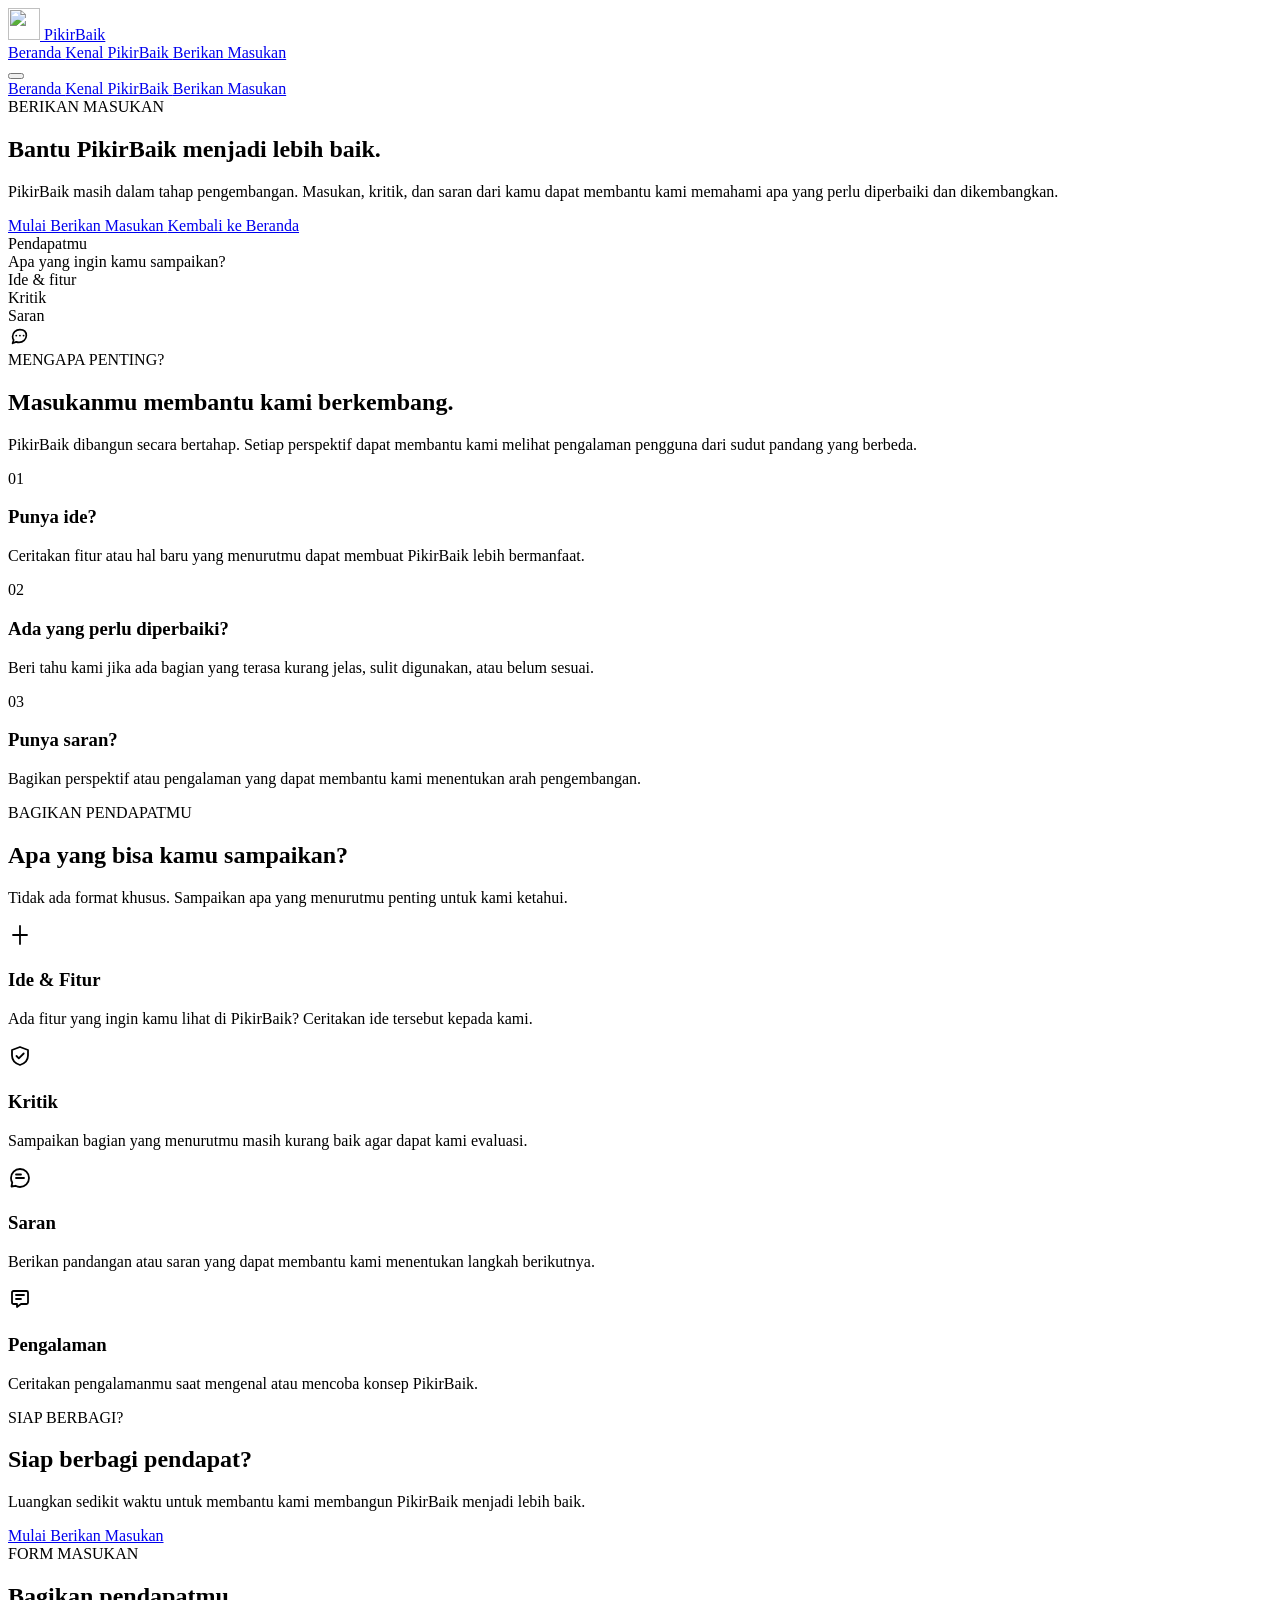
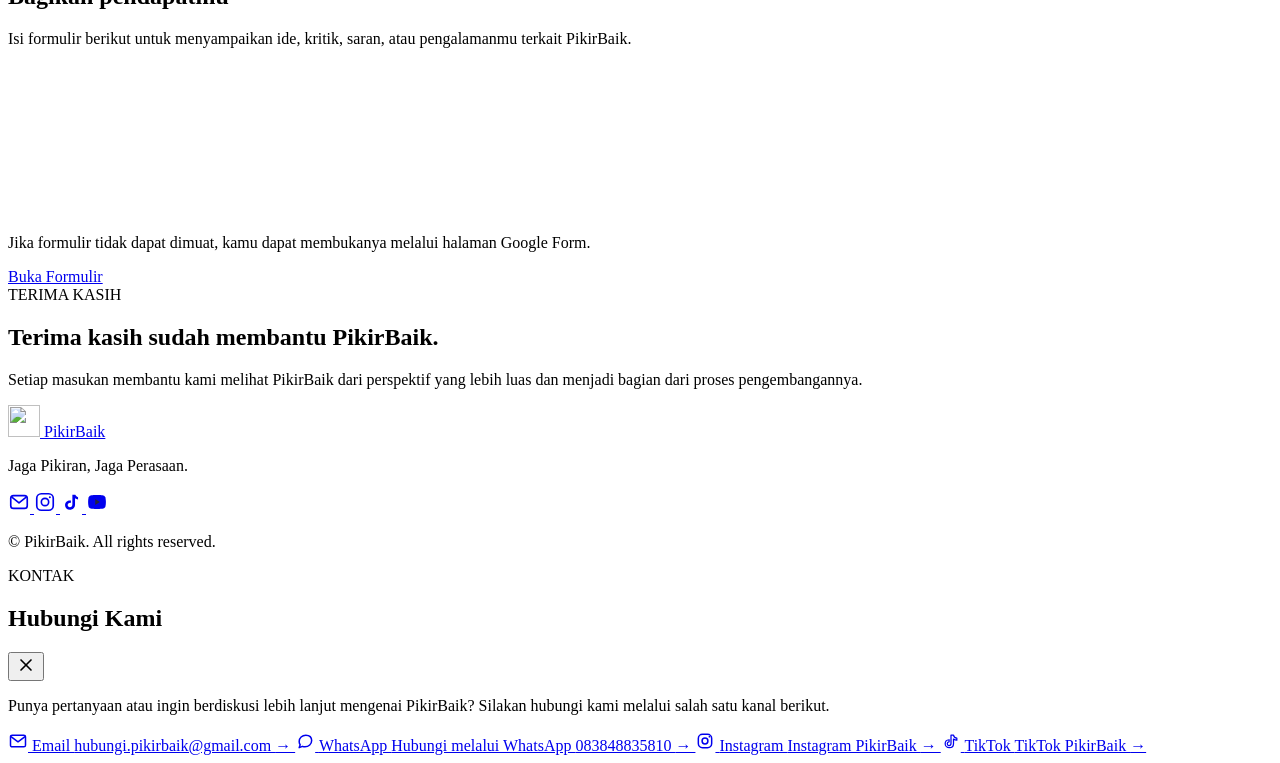
==== feedback/index.html @ 5efc9b35 "Rename feedback.html to feedback/index.html" ====
<!DOCTYPE html>
<html lang="id">
<head>
    <meta charset="UTF-8">
    <meta name="viewport" content="width=device-width, initial-scale=1.0">

    <meta
        name="description"
        content="Berikan masukan untuk membantu PikirBaik berkembang menjadi platform yang lebih baik."
    >
    <meta
        name="keywords"
        content="PikirBaik, kesehatan mental, self-assessment, feedback, masukan"
    >
    <meta name="author" content="PikirBaik">

    <meta name="theme-color" content="#7C6CE5">

    <title>Berikan Masukan — PikirBaik</title>

    <!-- Google Fonts -->
    <link rel="preconnect" href="https://fonts.googleapis.com">
    <link rel="preconnect" href="https://fonts.gstatic.com" crossorigin>
    <link
        href="https://fonts.googleapis.com/css2?family=Inter:wght@400;500;600;700&display=swap"
        rel="stylesheet"
    >

    <!-- Main CSS -->
    <link rel="stylesheet" href="css/style.css">
</head>

<body>

    <!-- =========================================================
         HEADER
    ========================================================== -->
    <header class="site-header" id="site-header">
        <nav class="navbar container" aria-label="Navigasi utama">

            <!-- Brand -->
            <a
                class="navbar-brand"
                href="./"
                aria-label="PikirBaik — Beranda"
            >
                <span
                    class="navbar-logo"
                    aria-hidden="true"
                >
                    <img
                        src="assets/images/logo.png"
                        alt=""
                        width="32"
                        height="32"
                    >
                </span>

                <span class="navbar-brand-text">
                    PikirBaik
                </span>
            </a>

            <!-- Desktop Navigation -->
            <div class="desktop-nav" aria-label="Navigasi desktop">
                <a
                    href="./"
                    class="nav-link"
                >
                    Beranda
                </a>

                <a
                    href="kenal-pikirbaik.html"
                    class="nav-link"
                >
                    Kenal PikirBaik
                </a>

                <a
                    href="feedback.html"
                    class="nav-link nav-link-button active"
                    aria-current="page"
                >
                    Berikan Masukan
                </a>
            </div>

            <!-- Mobile Menu Toggle -->
            <button
                type="button"
                class="mobile-menu-toggle"
                id="mobile-menu-toggle"
                aria-label="Buka menu navigasi"
                aria-expanded="false"
                aria-controls="mobile-nav"
            >
                <span></span>
                <span></span>
                <span></span>
            </button>
        </nav>

        <!-- Mobile Navigation -->
        <div
            class="mobile-nav"
            id="mobile-nav"
            aria-hidden="true"
        >
            <div class="mobile-nav-inner container">

                <a
                    href="./"
                    class="mobile-nav-link"
                >
                    Beranda
                </a>

                <a
                    href="kenal-pikirbaik.html"
                    class="mobile-nav-link"
                >
                    Kenal PikirBaik
                </a>

                <a
                    href="feedback.html"
                    class="mobile-nav-link mobile-nav-button active"
                    aria-current="page"
                >
                    Berikan Masukan
                </a>

            </div>
        </div>
    </header>


    <main>

        <!-- =====================================================
             HERO
        ====================================================== -->
        <section class="hero feedback-hero" id="hero">
            <div class="container hero-grid">

                <!-- Hero Content -->
                <div class="hero-content">

                    <span class="section-badge">
                        BERIKAN MASUKAN
                    </span>

                    <h1>
                        Bantu PikirBaik menjadi lebih baik.
                    </h1>

                    <p class="hero-description">
                        PikirBaik masih dalam tahap pengembangan.
                        Masukan, kritik, dan saran dari kamu dapat membantu
                        kami memahami apa yang perlu diperbaiki dan dikembangkan.
                    </p>

                    <div class="hero-actions">
                        <a
                            href="#form-masukan"
                            class="btn btn-primary"
                        >
                            Mulai Berikan Masukan
                        </a>

                        <a
                            href="./"
                            class="btn btn-secondary"
                        >
                            Kembali ke Beranda
                        </a>
                    </div>

                </div>


                <!-- Hero Visual -->
                <div
                    class="hero-visual"
                    aria-hidden="true"
                >
                    <div class="feedback-hero-visual">

                        <!-- Decorative Orbit -->
                        <div class="feedback-orbit feedback-orbit-one"></div>
                        <div class="feedback-orbit feedback-orbit-two"></div>

                        <!-- Main Feedback Card -->
                        <div class="feedback-ui-card">

                            <div class="feedback-ui-header">
                                <div class="feedback-ui-title">
                                    Pendapatmu
                                </div>

                                <div class="feedback-ui-dots">
                                    <span></span>
                                    <span></span>
                                    <span></span>
                                </div>
                            </div>

                            <div class="feedback-ui-question">
                                Apa yang ingin kamu sampaikan?
                            </div>

                            <div class="feedback-ui-options">

                                <div class="feedback-ui-option">
                                    <span class="feedback-ui-radio"></span>
                                    <span>Ide &amp; fitur</span>
                                </div>

                                <div class="feedback-ui-option">
                                    <span class="feedback-ui-radio"></span>
                                    <span>Kritik</span>
                                </div>

                                <div class="feedback-ui-option active">
                                    <span class="feedback-ui-radio"></span>
                                    <span>Saran</span>
                                </div>

                            </div>

                            <div class="feedback-ui-line"></div>
                            <div class="feedback-ui-line short"></div>

                        </div>


                        <!-- Floating Card -->
                        <div class="feedback-floating-card">

                            <div class="feedback-floating-icon">
                                <svg
                                    viewBox="0 0 24 24"
                                    width="22"
                                    height="22"
                                    fill="none"
                                    xmlns="http://www.w3.org/2000/svg"
                                >
                                    <path
                                        d="M20 11.5C20 15.6421 16.4183 19 12 19C10.9142 19 9.87876 18.7932 8.94613 18.4168L5 20L6.18338 16.4537C5.44331 15.355 5 14.0059 5 12.5C5 8.35786 8.58172 5 13 5C17.4183 5 20 7.35786 20 11.5Z"
                                        stroke="currentColor"
                                        stroke-width="1.8"
                                        stroke-linecap="round"
                                        stroke-linejoin="round"
                                    />
                                    <path
                                        d="M9 11.5H9.01"
                                        stroke="currentColor"
                                        stroke-width="2"
                                        stroke-linecap="round"
                                    />
                                    <path
                                        d="M13 11.5H13.01"
                                        stroke="currentColor"
                                        stroke-width="2"
                                        stroke-linecap="round"
                                    />
                                    <path
                                        d="M17 11.5H17.01"
                                        stroke="currentColor"
                                        stroke-width="2"
                                        stroke-linecap="round"
                                    />
                                </svg>
                            </div>

                            <div class="feedback-floating-lines">
                                <span></span>
                                <span></span>
                            </div>

                        </div>

                    </div>
                </div>

            </div>
        </section>


        <!-- =====================================================
             MENGAPA MASUKAN PENTING
        ====================================================== -->
        <section
            class="section feedback-importance"
            id="mengapa-masukan"
        >
            <div class="container">

                <div class="section-heading centered">

                    <span class="section-badge">
                        MENGAPA PENTING?
                    </span>

                    <h2>
                        Masukanmu membantu kami berkembang.
                    </h2>

                    <p>
                        PikirBaik dibangun secara bertahap. Setiap perspektif
                        dapat membantu kami melihat pengalaman pengguna dari
                        sudut pandang yang berbeda.
                    </p>

                </div>


                <div class="feedback-editorial-grid">

                    <!-- Item 01 -->
                    <article class="feedback-editorial-item">

                        <span class="feedback-editorial-number">
                            01
                        </span>

                        <div>
                            <h3>
                                Punya ide?
                            </h3>

                            <p>
                                Ceritakan fitur atau hal baru yang menurutmu
                                dapat membuat PikirBaik lebih bermanfaat.
                            </p>
                        </div>

                    </article>


                    <!-- Item 02 -->
                    <article class="feedback-editorial-item">

                        <span class="feedback-editorial-number">
                            02
                        </span>

                        <div>
                            <h3>
                                Ada yang perlu diperbaiki?
                            </h3>

                            <p>
                                Beri tahu kami jika ada bagian yang terasa
                                kurang jelas, sulit digunakan, atau belum sesuai.
                            </p>
                        </div>

                    </article>


                    <!-- Item 03 -->
                    <article class="feedback-editorial-item">

                        <span class="feedback-editorial-number">
                            03
                        </span>

                        <div>
                            <h3>
                                Punya saran?
                            </h3>

                            <p>
                                Bagikan perspektif atau pengalaman yang dapat
                                membantu kami menentukan arah pengembangan.
                            </p>
                        </div>

                    </article>

                </div>

            </div>
        </section>


        <!-- =====================================================
             JENIS MASUKAN
        ====================================================== -->
        <section
            class="section feedback-types"
            id="jenis-masukan"
        >
            <div class="container">

                <div class="section-heading centered">

                    <span class="section-badge">
                        BAGIKAN PENDAPATMU
                    </span>

                    <h2>
                        Apa yang bisa kamu sampaikan?
                    </h2>

                    <p>
                        Tidak ada format khusus. Sampaikan apa yang menurutmu
                        penting untuk kami ketahui.
                    </p>

                </div>


                <div class="feedback-types-grid">

                    <!-- Type 01 -->
                    <article class="feedback-type-card">

                        <div class="feedback-type-icon">
                            <svg
                                viewBox="0 0 24 24"
                                width="24"
                                height="24"
                                fill="none"
                                xmlns="http://www.w3.org/2000/svg"
                            >
                                <path
                                    d="M12 3V21"
                                    stroke="currentColor"
                                    stroke-width="1.8"
                                    stroke-linecap="round"
                                />
                                <path
                                    d="M5 12H19"
                                    stroke="currentColor"
                                    stroke-width="1.8"
                                    stroke-linecap="round"
                                />
                            </svg>
                        </div>

                        <div>
                            <h3>
                                Ide &amp; Fitur
                            </h3>

                            <p>
                                Ada fitur yang ingin kamu lihat di PikirBaik?
                                Ceritakan ide tersebut kepada kami.
                            </p>
                        </div>

                    </article>


                    <!-- Type 02 -->
                    <article class="feedback-type-card">

                        <div class="feedback-type-icon">
                            <svg
                                viewBox="0 0 24 24"
                                width="24"
                                height="24"
                                fill="none"
                                xmlns="http://www.w3.org/2000/svg"
                            >
                                <path
                                    d="M12 3L20 6V11.5C20 16.2 16.9 19.4 12 21C7.1 19.4 4 16.2 4 11.5V6L12 3Z"
                                    stroke="currentColor"
                                    stroke-width="1.8"
                                    stroke-linejoin="round"
                                />
                                <path
                                    d="M8.5 12L10.8 14.3L15.7 9.5"
                                    stroke="currentColor"
                                    stroke-width="1.8"
                                    stroke-linecap="round"
                                    stroke-linejoin="round"
                                />
                            </svg>
                        </div>

                        <div>
                            <h3>
                                Kritik
                            </h3>

                            <p>
                                Sampaikan bagian yang menurutmu masih kurang
                                baik agar dapat kami evaluasi.
                            </p>
                        </div>

                    </article>


                    <!-- Type 03 -->
                    <article class="feedback-type-card">

                        <div class="feedback-type-icon">
                            <svg
                                viewBox="0 0 24 24"
                                width="24"
                                height="24"
                                fill="none"
                                xmlns="http://www.w3.org/2000/svg"
                            >
                                <path
                                    d="M12 21C16.9706 21 21 16.9706 21 12C21 7.02944 16.9706 3 12 3C7.02944 3 3 7.02944 3 12C3 13.6569 3.44728 15.2093 4.22589 16.5408L3.5 20.5L7.45917 19.7741C8.79071 20.5527 10.3431 21 12 21Z"
                                    stroke="currentColor"
                                    stroke-width="1.8"
                                    stroke-linejoin="round"
                                />
                                <path
                                    d="M8 12H16"
                                    stroke="currentColor"
                                    stroke-width="1.8"
                                    stroke-linecap="round"
                                />
                                <path
                                    d="M8 8.5H13"
                                    stroke="currentColor"
                                    stroke-width="1.8"
                                    stroke-linecap="round"
                                />
                            </svg>
                        </div>

                        <div>
                            <h3>
                                Saran
                            </h3>

                            <p>
                                Berikan pandangan atau saran yang dapat membantu
                                kami menentukan langkah berikutnya.
                            </p>
                        </div>

                    </article>


                    <!-- Type 04 -->
                    <article class="feedback-type-card">

                        <div class="feedback-type-icon">
                            <svg
                                viewBox="0 0 24 24"
                                width="24"
                                height="24"
                                fill="none"
                                xmlns="http://www.w3.org/2000/svg"
                            >
                                <path
                                    d="M4 5.5C4 4.67157 4.67157 4 5.5 4H18.5C19.3284 4 20 4.67157 20 5.5V15.5C20 16.3284 19.3284 17 18.5 17H13L9 20V17H5.5C4.67157 17 4 16.3284 4 15.5V5.5Z"
                                    stroke="currentColor"
                                    stroke-width="1.8"
                                    stroke-linejoin="round"
                                />
                                <path
                                    d="M8 8H16"
                                    stroke="currentColor"
                                    stroke-width="1.8"
                                    stroke-linecap="round"
                                />
                                <path
                                    d="M8 12H13"
                                    stroke="currentColor"
                                    stroke-width="1.8"
                                    stroke-linecap="round"
                                />
                            </svg>
                        </div>

                        <div>
                            <h3>
                                Pengalaman
                            </h3>

                            <p>
                                Ceritakan pengalamanmu saat mengenal atau
                                mencoba konsep PikirBaik.
                            </p>
                        </div>

                    </article>

                </div>

            </div>
        </section>


        <!-- =====================================================
             CTA
        ====================================================== -->
        <section
            class="section feedback-cta-section"
            id="mulai-masukan"
        >
            <div class="container">

                <div class="cta-card">

                    <!-- Decorative Elements -->
                    <div
                        class="cta-card__decoration cta-decoration-one"
                        aria-hidden="true"
                    ></div>

                    <div
                        class="cta-card__decoration cta-decoration-two"
                        aria-hidden="true"
                    ></div>


                    <div class="cta-content">

                        <span class="section-badge">
                            SIAP BERBAGI?
                        </span>

                        <h2>
                            Siap berbagi pendapat?
                        </h2>

                        <p>
                            Luangkan sedikit waktu untuk membantu kami
                            membangun PikirBaik menjadi lebih baik.
                        </p>

                    </div>


                    <div class="cta-actions">

                        <a
                            href="#form-masukan"
                            class="btn btn-primary"
                        >
                            Mulai Berikan Masukan
                        </a>

                    </div>

                </div>

            </div>
        </section>


        <!-- =====================================================
             GOOGLE FORM
        ====================================================== -->
        <section
            class="section feedback-form-section"
            id="form-masukan"
        >
            <div class="container">

                <div class="section-heading centered">

                    <span class="section-badge">
                        FORM MASUKAN
                    </span>

                    <h2>
                        Bagikan pendapatmu
                    </h2>

                    <p>
                        Isi formulir berikut untuk menyampaikan ide,
                        kritik, saran, atau pengalamanmu terkait PikirBaik.
                    </p>

                </div>


                <div class="feedback-form-wrapper">

                    <iframe
                        src="https://docs.google.com/forms/d/e/1FAIpQLSd2riU1rXjdYPILbPWBKPcgTjY7QAetKGHEke-pZdjdZZqjXA/viewform?usp=header"
                        title="Formulir Masukan PikirBaik"
                        loading="lazy"
                        frameborder="0"
                        marginheight="0"
                        marginwidth="0"
                    >
                        Memuat formulir masukan PikirBaik...
                    </iframe>

                    <div class="feedback-form-fallback">

                        <p>
                            Jika formulir tidak dapat dimuat,
                            kamu dapat membukanya melalui halaman Google Form.
                        </p>

                        <a
                            href="https://forms.gle/Tz3wJ9iVNwnyU5UG8"
                            class="btn btn-secondary"
                            target="_blank"
                            rel="noopener noreferrer"
                        >
                            Buka Formulir
                        </a>

                    </div>

                </div>

            </div>
        </section>


        <!-- =====================================================
             CLOSING
        ====================================================== -->
        <section
            class="section closing-section"
        >
            <div class="container">

                <div class="section-heading centered">

                    <span class="section-badge">
                        TERIMA KASIH
                    </span>

                    <h2>
                        Terima kasih sudah membantu PikirBaik.
                    </h2>

                    <p>
                        Setiap masukan membantu kami melihat PikirBaik
                        dari perspektif yang lebih luas dan menjadi bagian
                        dari proses pengembangannya.
                    </p>

                </div>

            </div>
        </section>

    </main>


    <!-- =====================================================
     FOOTER
    ====================================================== -->

    <footer class="site-footer">

        <div class="container footer-content">

            <!-- Footer Brand -->
            <div class="footer-brand">

                <a
                    class="footer-brand-link"
                    href="./"
                    aria-label="PikirBaik — Beranda"
                >

                    <span
                        class="footer-logo"
                        aria-hidden="true"
                    >
                        <img
                            src="assets/images/logo.png"
                            alt=""
                            width="32"
                            height="32"
                        >
                    </span>

                    <span class="navbar-brand-text">
                        PikirBaik
                    </span>

                </a>

                <p class="footer-tagline">
                    Jaga Pikiran, Jaga Perasaan.
                </p>

            </div>


            <!-- Footer Social & Contact -->
            <div
                class="footer-social"
                aria-label="Kontak dan media sosial PikirBaik"
            >

                <!-- Email -->
                <a
                    class="footer-social-link"
                    href="https://mail.google.com/mail/u/0/?view=cm&fs=1&to=hubungi.pikirbaik@gmail.com"
                    target="_blank"
                    rel="noopener noreferrer"
                    aria-label="Email PikirBaik"
                    title="Email PikirBaik"
                >
                    <svg
                        viewBox="0 0 24 24"
                        width="22"
                        height="22"
                        fill="none"
                        xmlns="http://www.w3.org/2000/svg"
                        aria-hidden="true"
                    >
                        <rect
                            x="3"
                            y="5"
                            width="18"
                            height="14"
                            rx="3"
                            stroke="currentColor"
                            stroke-width="1.8"
                        />

                        <path
                            d="M4.5 7L12 13L19.5 7"
                            stroke="currentColor"
                            stroke-width="1.8"
                            stroke-linecap="round"
                            stroke-linejoin="round"
                        />
                    </svg>
                </a>
                
                <!-- Instagram -->
                <a
                    class="footer-social-link"
                    href="https://www.instagram.com/pikirbaik.my.id"
                    target="_blank"
                    rel="noopener noreferrer"
                    aria-label="Instagram PikirBaik"
                    title="Instagram PikirBaik"
                >
                    <svg
                        viewBox="0 0 24 24"
                        width="22"
                        height="22"
                        fill="none"
                        xmlns="http://www.w3.org/2000/svg"
                        aria-hidden="true"
                    >
                        <rect
                            x="3"
                            y="3"
                            width="18"
                            height="18"
                            rx="5"
                            stroke="currentColor"
                            stroke-width="1.8"
                        />

                        <circle
                            cx="12"
                            cy="12"
                            r="4"
                            stroke="currentColor"
                            stroke-width="1.8"
                        />

                        <circle
                            cx="17.3"
                            cy="6.8"
                            r="1.1"
                            fill="currentColor"
                        />
                    </svg>
                </a>

                <!-- TikTok -->
                <a
                    class="footer-social-link"
                    href="https://www.tiktok.com/@pikirbaik7?_r=1&_t=ZS-99lAT5Mx0ad"
                    target="_blank"
                    rel="noopener noreferrer"
                    aria-label="TikTok PikirBaik"
                    title="TikTok PikirBaik"
                >
                    <svg
                        viewBox="0 0 24 24"
                        width="22"
                        height="22"
                        fill="currentColor"
                        xmlns="http://www.w3.org/2000/svg"
                        aria-hidden="true"
                    >
                        <path
                            d="M16.7 4.2C17.3 5.5 18.3 6.4 19.7 6.7V9.2C18.5 9.1 17.4 8.7 16.4 8V14.7C16.4 18.2 14.1 20.4 10.8 20.4C7.7 20.4 5.5 18.4 5.5 15.5C5.5 12.5 7.8 10.3 11 10.3C11.3 10.3 11.6 10.3 11.9 10.4V13C11.6 12.9 11.3 12.8 11 12.8C9.5 12.8 8.4 13.8 8.4 15.3C8.4 16.7 9.4 17.7 10.8 17.7C12.5 17.7 13.5 16.6 13.5 14.8V4.2H16.7Z"
                        />
                    </svg>
                </a>


                <!-- YouTube -->
                <a
                    class="footer-social-link"
                    href="https://www.youtube.com/@pikirbaik.self-assessment"
                    target="_blank"
                    rel="noopener noreferrer"
                    aria-label="YouTube PikirBaik"
                    title="YouTube PikirBaik"
                >
                    <svg
                        viewBox="0 0 24 24"
                        width="22"
                        height="22"
                        fill="currentColor"
                        xmlns="http://www.w3.org/2000/svg"
                        aria-hidden="true"
                    >
                        <path
                            d="M21.2 7.1C20.9 6 20 5.1 18.9 4.8C16.9 4.3 12 4.3 12 4.3C12 4.3 7.1 4.3 5.1 4.8C4 5.1 3.1 6 2.8 7.1C2.3 9.1 2.3 12 2.3 12C2.3 12 2.3 14.9 2.8 16.9C3.1 18 4 18.9 5.1 19.2C7.1 19.7 12 19.7 12 19.7C12 19.7 16.9 19.7 18.9 19.2C20 18.9 20.9 18 21.2 16.9C21.7 14.9 21.7 12 21.7 12C21.7 12 21.7 9.1 21.2 7.1C21.2 7.1 21.2 7.1 21.2 7.1Z"
                        />

                        <path
                            d="M10.1 15.3L15.1 12L10.1 8.7V15.3Z"
                            fill="#25233A"
                        />
                    </svg>
                </a>

            </div>

        </div>


        <div class="container footer-bottom">

            <p>
                &copy;
                <span data-current-year></span>
                PikirBaik. All rights reserved.
            </p>

        </div>

    </footer>


    <!-- =========================================================
         CONTACT MODAL
    ========================================================== -->
    <div
        class="modal"
        id="contact-modal"
        aria-hidden="true"
        inert
    >

        <div
            class="modal-overlay"
            data-modal-close
        ></div>

        <div
            class="modal-container"
            role="dialog"
            aria-modal="true"
            aria-labelledby="contact-modal-title"
        >

            <div class="modal-header">

                <div>
                    <span class="section-badge">
                        KONTAK
                    </span>

                    <h2 id="contact-modal-title">
                        Hubungi Kami
                    </h2>
                </div>

                <button
                    type="button"
                    class="modal-close"
                    aria-label="Tutup dialog"
                    data-modal-close
                >
                    <svg
                        viewBox="0 0 24 24"
                        width="20"
                        height="20"
                        fill="none"
                        xmlns="http://www.w3.org/2000/svg"
                        aria-hidden="true"
                    >
                        <path
                            d="M6 6L18 18"
                            stroke="currentColor"
                            stroke-width="2"
                            stroke-linecap="round"
                        />
                        <path
                            d="M18 6L6 18"
                            stroke="currentColor"
                            stroke-width="2"
                            stroke-linecap="round"
                        />
                    </svg>
                </button>

            </div>


            <div class="modal-body">

                <p>
                    Punya pertanyaan atau ingin berdiskusi lebih lanjut
                    mengenai PikirBaik? Silakan hubungi kami melalui
                    salah satu kanal berikut.
                </p>


                <div class="contact-list">

                    <!-- Email -->
                    <a
                        href="https://mail.google.com/mail/u/0/?view=cm&fs=1&to=hubungi.pikirbaik@gmail.com"
                        class="contact-item"
                    >

                        <span
                            class="contact-item__icon"
                            aria-hidden="true"
                        >
                            <svg
                                viewBox="0 0 24 24"
                                width="20"
                                height="20"
                                fill="none"
                                xmlns="http://www.w3.org/2000/svg"
                            >
                                <rect
                                    x="3"
                                    y="5"
                                    width="18"
                                    height="14"
                                    rx="2"
                                    stroke="currentColor"
                                    stroke-width="1.8"
                                />
                                <path
                                    d="M4 7L12 13L20 7"
                                    stroke="currentColor"
                                    stroke-width="1.8"
                                    stroke-linecap="round"
                                    stroke-linejoin="round"
                                />
                            </svg>
                        </span>

                        <span class="contact-item__content">
                            <span class="contact-item__label">
                                Email
                            </span>

                            <span>
                                hubungi.pikirbaik@gmail.com
                            </span>
                        </span>

                        <span
                            class="contact-item__arrow"
                            aria-hidden="true"
                        >
                            →
                        </span>

                    </a>


                    <!-- WhatsApp -->
                    <a
                        href="https://wa.me/6283848835810?text=Halo%20PikirBaik%20%F0%9F%91%8B%0ASaya%20tertarik%20dengan%20PikirBaik%20dan%20ingin%20mengetahui%20lebih%20lanjut.%20Boleh%20saya%20mendapatkan%20informasinya%3F"
                        class="contact-item"
                        target="_blank"
                        rel="noopener noreferrer"
                    >

                        <span
                            class="contact-item__icon"
                            aria-hidden="true"
                        >
                            <svg
                                viewBox="0 0 24 24"
                                width="20"
                                height="20"
                                fill="none"
                                xmlns="http://www.w3.org/2000/svg"
                            >
                                <path
                                    d="M20 11.5C20 15.6421 16.4183 19 12 19C10.9142 19 9.87876 18.7932 8.94613 18.4168L5 20L6.18338 16.4537C5.44331 15.355 5 14.0059 5 12.5C5 8.35786 8.58172 5 13 5C17.4183 5 20 7.35786 20 11.5Z"
                                    stroke="currentColor"
                                    stroke-width="1.8"
                                    stroke-linejoin="round"
                                />
                            </svg>
                        </span>

                        <span class="contact-item__content">
                            <span class="contact-item__label">
                                WhatsApp
                            </span>

                            <span>
                                Hubungi melalui WhatsApp
                            </span>

                            <span>
                                083848835810
                            </span>
                        </span>

                        <span
                            class="contact-item__arrow"
                            aria-hidden="true"
                        >
                            →
                        </span>

                    </a>


                    <!-- Instagram -->
                    <a
                        href="https://www.instagram.com/pikirbaik.my.id"
                        class="contact-item"
                        target="_blank"
                        rel="noopener noreferrer"
                    >

                        <span
                            class="contact-item__icon"
                            aria-hidden="true"
                        >
                            <svg
                                viewBox="0 0 24 24"
                                width="20"
                                height="20"
                                fill="none"
                                xmlns="http://www.w3.org/2000/svg"
                            >
                                <rect
                                    x="4"
                                    y="4"
                                    width="16"
                                    height="16"
                                    rx="5"
                                    stroke="currentColor"
                                    stroke-width="1.8"
                                />
                                <circle
                                    cx="12"
                                    cy="12"
                                    r="3.5"
                                    stroke="currentColor"
                                    stroke-width="1.8"
                                />
                                <circle
                                    cx="17.3"
                                    cy="6.8"
                                    r="1"
                                    fill="currentColor"
                                />
                            </svg>
                        </span>

                        <span class="contact-item__content">
                            <span class="contact-item__label">
                                Instagram
                            </span>

                            <span>
                                Instagram PikirBaik
                            </span>
                        </span>

                        <span
                            class="contact-item__arrow"
                            aria-hidden="true"
                        >
                            →
                        </span>

                    </a>


                    <!-- TikTok -->
                    <a
                        href="https://www.tiktok.com/@pikirbaik7?_r=1&_t=ZS-99lAT5Mx0ad"
                        class="contact-item"
                        target="_blank"
                        rel="noopener noreferrer"
                    >

                        <span
                            class="contact-item__icon"
                            aria-hidden="true"
                        >
                            <svg
                                viewBox="0 0 24 24"
                                width="20"
                                height="20"
                                fill="none"
                                xmlns="http://www.w3.org/2000/svg"
                            >
                                <path
                                    d="M15 5C15.4 7.1 16.7 8.4 19 8.6V11C17.5 11 16.1 10.5 15 9.7V15.2C15 18 12.8 20 10 20C7.3 20 5 18 5 15.3C5 12.7 7 10.7 9.7 10.5V13C8.4 13.1 7.5 14 7.5 15.2C7.5 16.4 8.5 17.4 9.7 17.4C10.9 17.4 12 16.5 12 15.1V5H15Z"
                                    stroke="currentColor"
                                    stroke-width="1.5"
                                    stroke-linejoin="round"
                                />
                            </svg>
                        </span>

                        <span class="contact-item__content">
                            <span class="contact-item__label">
                                TikTok
                            </span>

                            <span>
                                TikTok PikirBaik
                            </span>
                        </span>

                        <span
                            class="contact-item__arrow"
                            aria-hidden="true"
                        >
                            →
                        </span>

                    </a>

                </div>

            </div>

        </div>

    </div>


    <!-- =========================================================
         JAVASCRIPT
    ========================================================== -->
    <script src="js/main.js" defer></script>
    <script src="js/modal.js" defer></script>

</body>
</html>
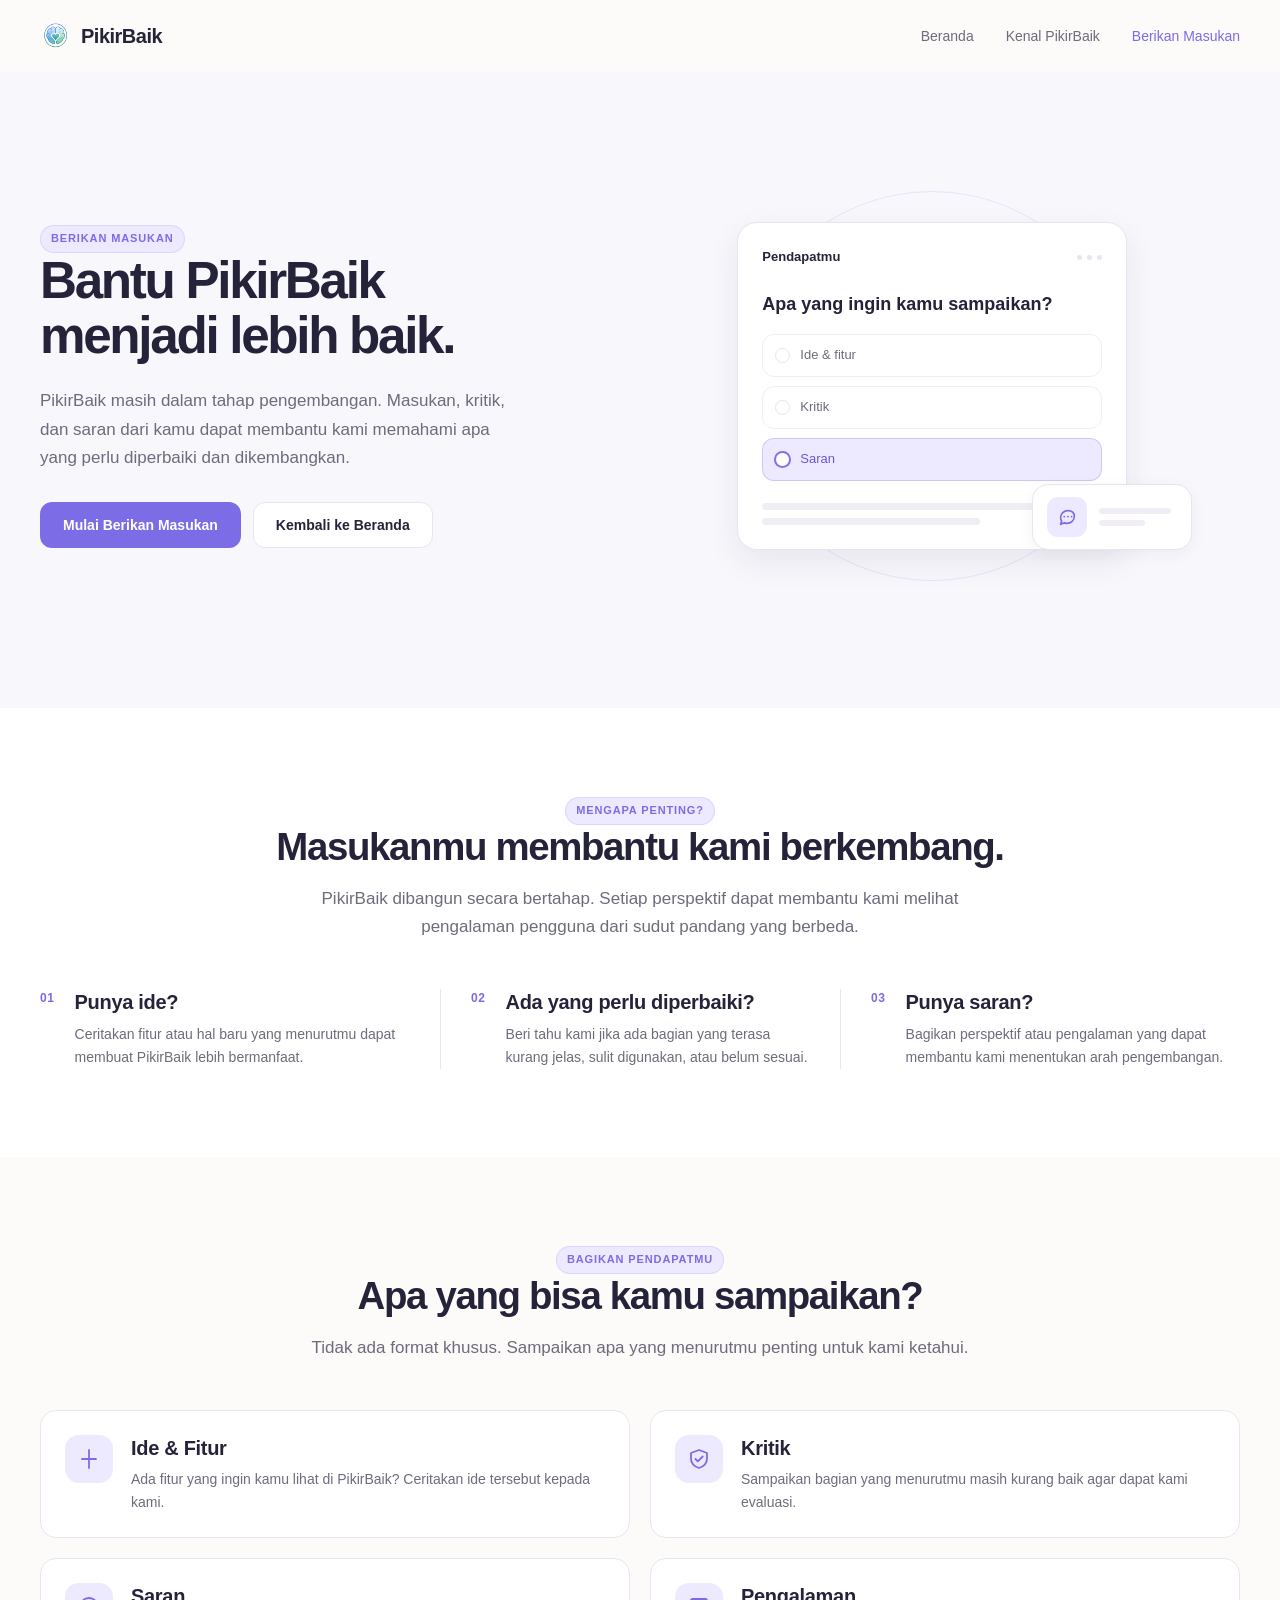
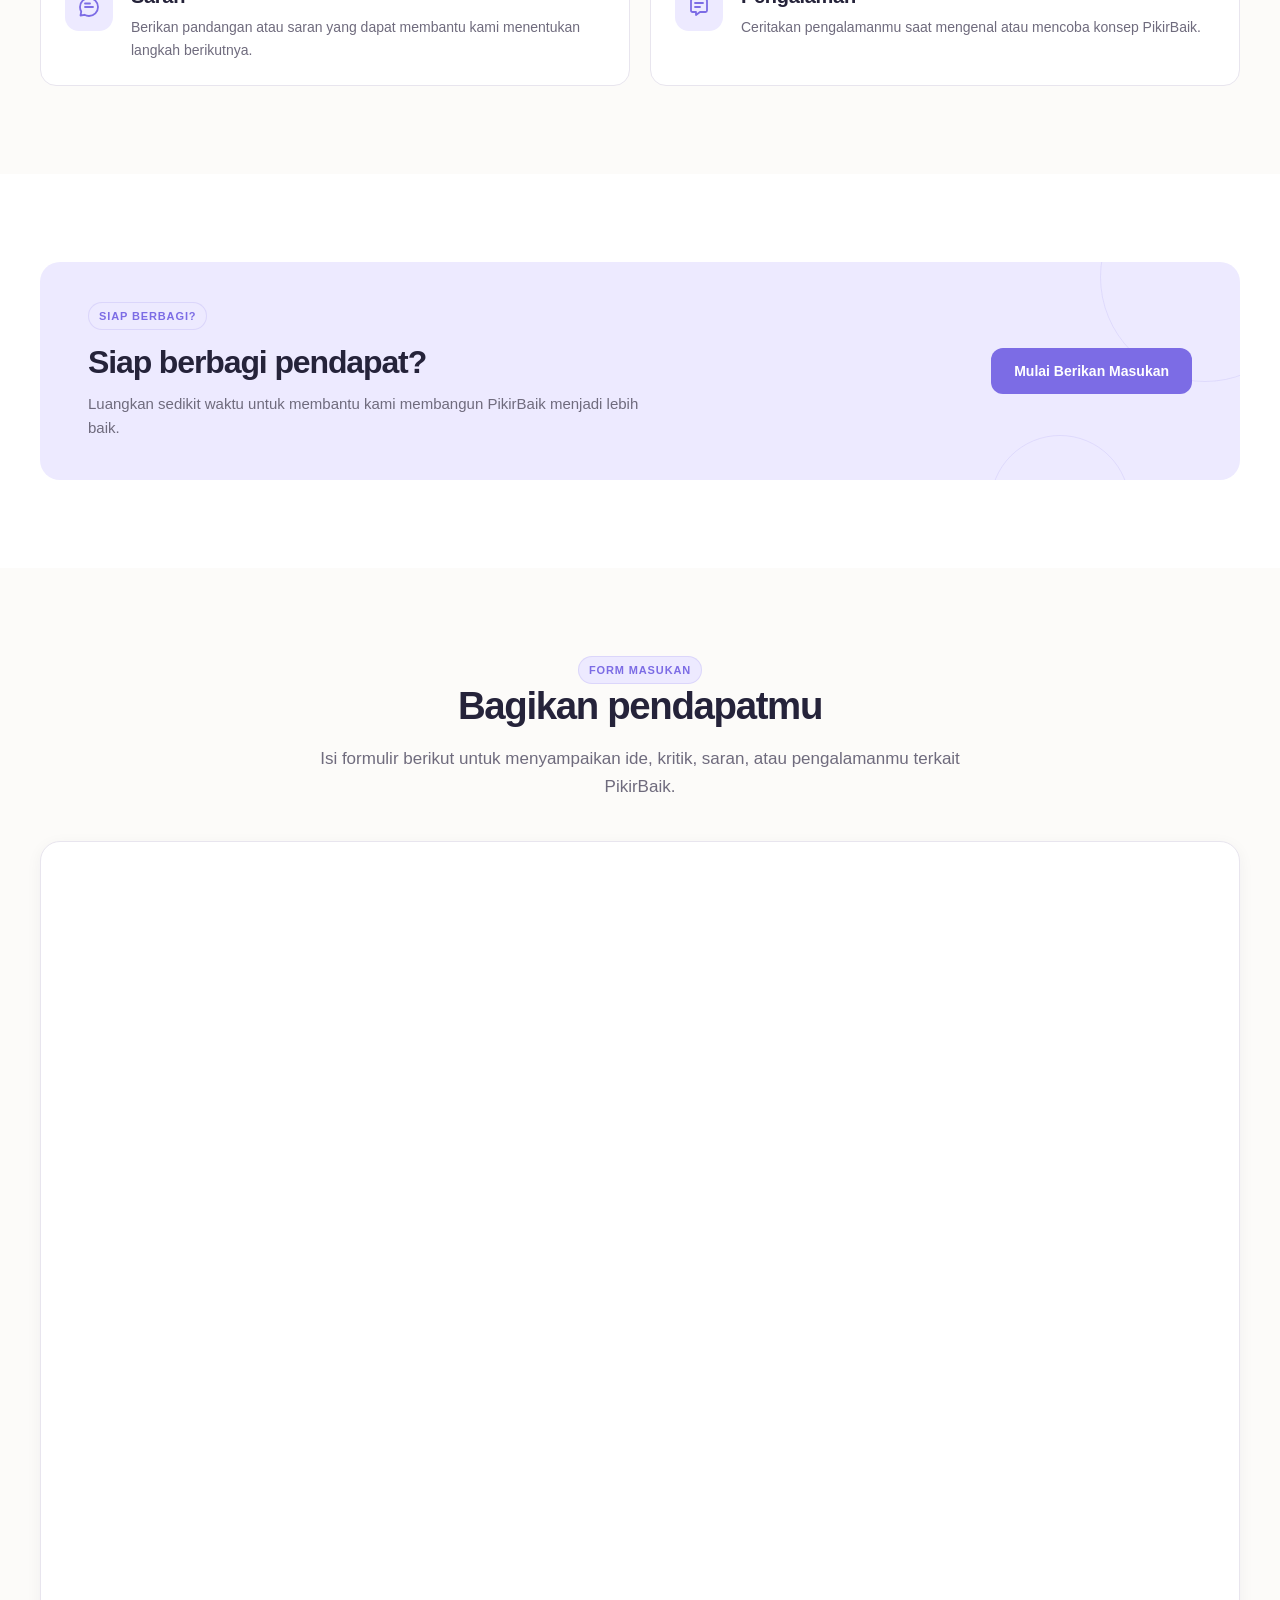
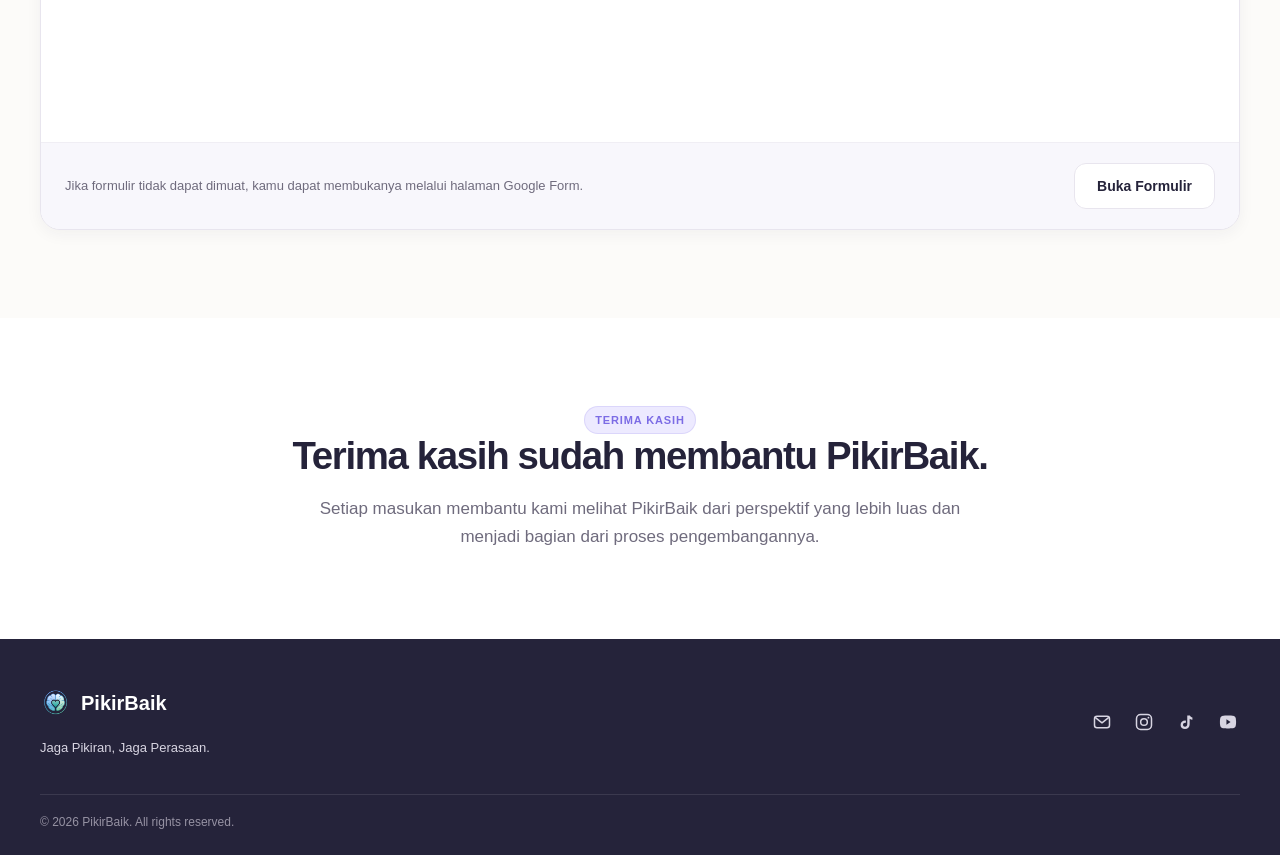
==== commit 61ee29ee: "Update index.html" ====
--- a/feedback/index.html
+++ b/feedback/index.html
@@ -27,7 +27,7 @@
     >
 
     <!-- Main CSS -->
-    <link rel="stylesheet" href="css/style.css">
+    <link rel="stylesheet" href="../css/style.css">
 </head>
 
 <body>
@@ -41,7 +41,7 @@
             <!-- Brand -->
             <a
                 class="navbar-brand"
-                href="./"
+                href="../"
                 aria-label="PikirBaik — Beranda"
             >
                 <span
@@ -49,7 +49,7 @@
                     aria-hidden="true"
                 >
                     <img
-                        src="assets/images/logo.png"
+                        src="../assets/images/logo.png"
                         alt=""
                         width="32"
                         height="32"
@@ -64,21 +64,21 @@
             <!-- Desktop Navigation -->
             <div class="desktop-nav" aria-label="Navigasi desktop">
                 <a
-                    href="./"
+                    href="../"
                     class="nav-link"
                 >
                     Beranda
                 </a>
 
                 <a
-                    href="kenal-pikirbaik.html"
+                    href="../kenal-pikirbaik/"
                     class="nav-link"
                 >
                     Kenal PikirBaik
                 </a>
 
                 <a
-                    href="feedback.html"
+                    href="./feedback/"
                     class="nav-link nav-link-button active"
                     aria-current="page"
                 >
@@ -110,21 +110,21 @@
             <div class="mobile-nav-inner container">
 
                 <a
-                    href="./"
+                    href="../"
                     class="mobile-nav-link"
                 >
                     Beranda
                 </a>
 
                 <a
-                    href="kenal-pikirbaik.html"
+                    href="../kenal-pikirbaik/"
                     class="mobile-nav-link"
                 >
                     Kenal PikirBaik
                 </a>
 
                 <a
-                    href="feedback.html"
+                    href="./feedback/"
                     class="mobile-nav-link mobile-nav-button active"
                     aria-current="page"
                 >
@@ -170,7 +170,7 @@
                         </a>
 
                         <a
-                            href="./"
+                            href="../"
                             class="btn btn-secondary"
                         >
                             Kembali ke Beranda
@@ -760,7 +760,7 @@
 
                 <a
                     class="footer-brand-link"
-                    href="./"
+                    href="../"
                     aria-label="PikirBaik — Beranda"
                 >
 
@@ -769,7 +769,7 @@
                         aria-hidden="true"
                     >
                         <img
-                            src="assets/images/logo.png"
+                            src="../assets/images/logo.png"
                             alt=""
                             width="32"
                             height="32"
@@ -1254,8 +1254,8 @@
     <!-- =========================================================
          JAVASCRIPT
     ========================================================== -->
-    <script src="js/main.js" defer></script>
-    <script src="js/modal.js" defer></script>
+    <script src="../js/main.js" defer></script>
+    <script src="../js/modal.js" defer></script>
 
 </body>
 </html>
--- a/css/style.css
+++ b/css/style.css
@@ -0,0 +1,2948 @@
+/* =========================================================
+   PIKIRBAIK
+   Main Stylesheet
+   Used by:
+   - index.html
+   - kenal-pikirbaik.html
+   - feedback.html
+========================================================= */
+
+
+/* =========================================================
+   01. DESIGN TOKENS
+========================================================= */
+
+:root {
+    /* Colors */
+    --color-primary: #7C6CE5;
+    --color-primary-dark: #6858D3;
+    --color-primary-light: #EDEAFF;
+
+    --color-background: #FCFBF9;
+    --color-white: #FFFFFF;
+    --color-surface: #F8F7FC;
+
+    --color-text: #25233A;
+    --color-text-secondary: #6F6B7D;
+    --color-text-muted: #9692A3;
+
+    --color-border: #E8E5EE;
+    --color-border-light: #F0EEF4;
+
+    --color-footer: #25233A;
+    --color-footer-text: #D8D5E2;
+
+    --color-success: #5E9F7A;
+    --color-success-light: #EAF5EE;
+
+    --color-warning: #C99A4A;
+    --color-warning-light: #FBF3E4;
+
+    /* Typography */
+    --font-primary: "Inter", sans-serif;
+
+    /* Radius */
+    --radius-sm: 8px;
+    --radius-md: 12px;
+    --radius-lg: 16px;
+    --radius-xl: 20px;
+    --radius-pill: 999px;
+
+    /* Shadows */
+    --shadow-sm: 0 4px 16px rgba(37, 35, 58, 0.05);
+    --shadow-md: 0 12px 32px rgba(37, 35, 58, 0.08);
+    --shadow-modal: 0 24px 70px rgba(37, 35, 58, 0.16);
+
+    /* Layout */
+    --container-width: 1200px;
+    --header-height: 72px;
+
+    /* Transition */
+    --transition-fast: 180ms ease;
+    --transition-normal: 280ms ease;
+    --transition-slow: 500ms ease;
+}
+
+
+/* =========================================================
+   02. RESET
+========================================================= */
+
+*,
+*::before,
+*::after {
+    box-sizing: border-box;
+}
+
+html {
+    margin: 0;
+    padding: 0;
+    scroll-behavior: smooth;
+    scroll-padding-top: calc(var(--header-height) + 16px);
+}
+
+body {
+    margin: 0;
+    padding: 0;
+
+    background: var(--color-background);
+    color: var(--color-text);
+
+    font-family: var(--font-primary);
+    font-size: 16px;
+    line-height: 1.6;
+
+    -webkit-font-smoothing: antialiased;
+    -moz-osx-font-smoothing: grayscale;
+
+    overflow-x: hidden;
+}
+
+body.mobile-nav-open,
+body.modal-open {
+    overflow: hidden;
+}
+
+img,
+svg {
+    display: block;
+    max-width: 100%;
+}
+
+button,
+input,
+textarea,
+select {
+    font: inherit;
+}
+
+button {
+    border: 0;
+}
+
+a {
+    color: inherit;
+    text-decoration: none;
+}
+
+p,
+h1,
+h2,
+h3,
+h4 {
+    margin-top: 0;
+}
+
+p:last-child {
+    margin-bottom: 0;
+}
+
+
+/* =========================================================
+   03. ACCESSIBILITY
+========================================================= */
+
+button,
+a {
+    -webkit-tap-highlight-color: transparent;
+}
+
+:focus-visible {
+    outline: 2px solid var(--color-primary);
+    outline-offset: 3px;
+}
+
+.sr-only {
+    position: absolute;
+    width: 1px;
+    height: 1px;
+    padding: 0;
+    margin: -1px;
+    overflow: hidden;
+    clip: rect(0, 0, 0, 0);
+    white-space: nowrap;
+    border: 0;
+}
+
+
+/* =========================================================
+   04. CONTAINER & GLOBAL LAYOUT
+========================================================= */
+
+.container {
+    width: min(
+        calc(100% - 40px),
+        var(--container-width)
+    );
+
+    margin-inline: auto;
+}
+
+.section {
+    padding: 88px 0;
+}
+
+
+/* =========================================================
+   05. TYPOGRAPHY
+========================================================= */
+
+h1,
+h2,
+h3,
+h4 {
+    color: var(--color-text);
+}
+
+h1 {
+    margin-bottom: 24px;
+
+    font-size: clamp(42px, 4vw, 56px);
+    font-weight: 700;
+    line-height: 1.08;
+    letter-spacing: -0.045em;
+}
+
+h2 {
+    margin-bottom: 20px;
+
+    font-size: clamp(32px, 3vw, 40px);
+    font-weight: 700;
+    line-height: 1.16;
+    letter-spacing: -0.035em;
+}
+
+h3 {
+    margin-bottom: 10px;
+
+    font-size: 20px;
+    font-weight: 600;
+    line-height: 1.3;
+    letter-spacing: -0.015em;
+}
+
+p {
+    color: var(--color-text-secondary);
+}
+
+
+/* =========================================================
+   06. SECTION HEADING
+========================================================= */
+
+.section-heading {
+    max-width: 760px;
+    margin-bottom: 48px;
+}
+
+.section-heading.centered {
+    margin-inline: auto;
+    text-align: center;
+}
+
+.section-heading h2 {
+    margin-bottom: 16px;
+}
+
+.section-heading p {
+    max-width: 700px;
+    margin-bottom: 0;
+
+    font-size: 17px;
+    line-height: 1.65;
+}
+
+.section-heading.centered p {
+    margin-inline: auto;
+}
+
+
+/* =========================================================
+   07. BADGE
+========================================================= */
+
+.section-badge {
+    display: inline-flex;
+    align-items: center;
+
+    min-height: 28px;
+    padding: 6px 10px;
+
+    border: 1px solid rgba(124, 108, 229, 0.16);
+    border-radius: var(--radius-pill);
+
+    background: var(--color-primary-light);
+    color: var(--color-primary);
+
+    font-size: 11px;
+    font-weight: 700;
+    line-height: 1;
+    letter-spacing: 0.08em;
+}
+
+
+/* =========================================================
+   08. BUTTONS
+========================================================= */
+
+.btn {
+    display: inline-flex;
+    align-items: center;
+    justify-content: center;
+
+    min-height: 46px;
+    padding: 12px 22px;
+
+    border: 1px solid transparent;
+    border-radius: var(--radius-md);
+
+    font-size: 14px;
+    font-weight: 600;
+    line-height: 1;
+
+    cursor: pointer;
+
+    transition:
+        background-color var(--transition-fast),
+        color var(--transition-fast),
+        border-color var(--transition-fast),
+        transform var(--transition-fast),
+        box-shadow var(--transition-fast);
+}
+
+.btn:hover {
+    transform: translateY(-1px);
+}
+
+.btn:active {
+    transform: translateY(0);
+}
+
+.btn-primary {
+    background: var(--color-primary);
+    color: var(--color-white);
+}
+
+.btn-primary:hover {
+    background: var(--color-primary-dark);
+    box-shadow: var(--shadow-sm);
+}
+
+.btn-secondary {
+    border-color: var(--color-border);
+    background: var(--color-white);
+    color: var(--color-text);
+}
+
+.btn-secondary:hover {
+    border-color: rgba(124, 108, 229, 0.35);
+    background: var(--color-primary-light);
+    color: var(--color-primary-dark);
+}
+
+
+/* =========================================================
+   09. HEADER & NAVBAR
+========================================================= */
+
+.site-header {
+    position: sticky;
+    top: 0;
+    z-index: 1000;
+
+    height: var(--header-height);
+
+    background: rgba(252, 251, 249, 0.96);
+
+    transition:
+        background-color var(--transition-normal),
+        box-shadow var(--transition-normal),
+        border-color var(--transition-normal);
+}
+
+.site-header.scrolled {
+    border-bottom: 1px solid rgba(232, 229, 238, 0.9);
+    background: rgba(255, 255, 255, 0.92);
+
+    box-shadow: 0 4px 20px rgba(37, 35, 58, 0.04);
+
+    backdrop-filter: blur(12px);
+    -webkit-backdrop-filter: blur(12px);
+}
+
+.navbar {
+    position: relative;
+
+    display: flex;
+    align-items: center;
+    justify-content: space-between;
+
+    height: var(--header-height);
+}
+
+.navbar-brand {
+    display: inline-flex;
+    align-items: center;
+    gap: 9px;
+
+    color: var(--color-text);
+
+    font-size: 20px;
+    font-weight: 700;
+    letter-spacing: -0.025em;
+}
+
+.navbar-logo {
+    display: inline-flex;
+    align-items: center;
+    justify-content: center;
+
+    width: 32px;
+    height: 32px;
+
+    color: var(--color-primary);
+}
+
+.navbar-brand-text {
+    line-height: 1;
+}
+
+.desktop-nav {
+    display: flex;
+    align-items: center;
+    gap: 32px;
+}
+
+.nav-link {
+    position: relative;
+
+    display: inline-flex;
+    align-items: center;
+
+    min-height: 44px;
+
+    color: var(--color-text-secondary);
+
+    font-size: 14px;
+    font-weight: 500;
+
+    transition:
+        color var(--transition-fast);
+}
+
+.nav-link:hover,
+.nav-link.active {
+    color: var(--color-primary);
+}
+
+.nav-link.active::after {
+    content: "";
+
+    position: absolute;
+    left: 0;
+    right: 0;
+    bottom: 3px;
+
+    height: 2px;
+
+    border-radius: var(--radius-pill);
+
+    background: var(--color-primary);
+}
+
+.nav-link-button {
+    color: var(--color-primary);
+}
+
+
+/* =========================================================
+   10. MOBILE NAVIGATION
+========================================================= */
+
+.mobile-menu-toggle {
+    display: none;
+
+    align-items: center;
+    justify-content: center;
+    flex-direction: column;
+    gap: 5px;
+
+    width: 44px;
+    height: 44px;
+
+    padding: 0;
+
+    border-radius: var(--radius-md);
+    background: transparent;
+
+    cursor: pointer;
+}
+
+.mobile-menu-toggle span {
+    display: block;
+
+    width: 21px;
+    height: 2px;
+
+    border-radius: var(--radius-pill);
+
+    background: var(--color-text);
+
+    transition:
+        transform var(--transition-fast),
+        opacity var(--transition-fast);
+}
+
+.mobile-menu-toggle.is-active span:nth-child(1) {
+    transform: translateY(7px) rotate(45deg);
+}
+
+.mobile-menu-toggle.is-active span:nth-child(2) {
+    opacity: 0;
+}
+
+.mobile-menu-toggle.is-active span:nth-child(3) {
+    transform: translateY(-7px) rotate(-45deg);
+}
+
+.mobile-nav {
+    display: none;
+}
+
+
+/* =========================================================
+   11. HERO
+========================================================= */
+
+.hero {
+    position: relative;
+
+    padding: 64px 0 72px;
+
+    background: var(--color-background);
+
+    overflow: hidden;
+}
+
+.hero-grid {
+    display: grid;
+    grid-template-columns: minmax(0, 5.5fr) minmax(0, 6.5fr);
+    align-items: center;
+    gap: 64px;
+
+    min-height: 500px;
+}
+
+.hero-content {
+    position: relative;
+    z-index: 2;
+}
+
+.hero-content h1 {
+    max-width: 540px;
+}
+
+.hero-description {
+    max-width: 480px;
+    margin-bottom: 30px;
+
+    font-size: 17px;
+    line-height: 1.65;
+}
+
+.hero-actions {
+    display: flex;
+    align-items: center;
+    flex-wrap: wrap;
+    gap: 12px;
+}
+
+.hero-visual {
+    display: flex;
+    align-items: center;
+    justify-content: center;
+
+    min-width: 0;
+}
+
+.hero-illustration {
+    position: relative;
+
+    width: min(100%, 560px);
+    min-height: 380px;
+
+    display: flex;
+    align-items: center;
+    justify-content: center;
+}
+
+
+/* =========================================================
+   12. HERO UI — SHARED
+========================================================= */
+
+.hero-orbit,
+.hero-ui-card,
+.hero-floating-card {
+    position: absolute;
+}
+
+.hero-orbit {
+    border: 1px solid rgba(124, 108, 229, 0.15);
+    border-radius: 50%;
+}
+
+.hero-orbit-one {
+    width: 390px;
+    height: 390px;
+}
+
+.hero-orbit-two {
+    width: 300px;
+    height: 300px;
+}
+
+.hero-ui-card {
+    width: min(390px, 72%);
+    padding: 24px;
+
+    border: 1px solid var(--color-border);
+    border-radius: var(--radius-xl);
+
+    background: var(--color-white);
+    box-shadow: var(--shadow-md);
+}
+
+.hero-ui-header {
+    display: flex;
+    align-items: center;
+    justify-content: space-between;
+
+    margin-bottom: 26px;
+}
+
+.hero-ui-title {
+    color: var(--color-text);
+
+    font-size: 13px;
+    font-weight: 600;
+}
+
+.hero-ui-dots {
+    display: flex;
+    gap: 5px;
+}
+
+.hero-ui-dots span {
+    width: 5px;
+    height: 5px;
+
+    border-radius: 50%;
+
+    background: var(--color-border);
+}
+
+.hero-ui-question {
+    margin-bottom: 18px;
+
+    color: var(--color-text);
+
+    font-size: 18px;
+    font-weight: 600;
+    line-height: 1.35;
+}
+
+.hero-ui-question-small {
+    color: var(--color-text-secondary);
+    font-size: 13px;
+}
+
+.hero-ui-options {
+    display: grid;
+    gap: 9px;
+}
+
+.hero-ui-option {
+    display: flex;
+    align-items: center;
+    gap: 10px;
+
+    min-height: 42px;
+    padding: 10px 12px;
+
+    border: 1px solid var(--color-border-light);
+    border-radius: var(--radius-md);
+
+    color: var(--color-text-secondary);
+
+    font-size: 13px;
+}
+
+.hero-ui-option.active {
+    border-color: rgba(124, 108, 229, 0.3);
+    background: var(--color-primary-light);
+    color: var(--color-primary-dark);
+}
+
+.hero-ui-radio {
+    flex: 0 0 auto;
+
+    width: 15px;
+    height: 15px;
+
+    border: 1.5px solid var(--color-border);
+    border-radius: 50%;
+
+    background: var(--color-white);
+}
+
+.hero-ui-option.active .hero-ui-radio {
+    border-color: var(--color-primary);
+
+    box-shadow:
+        inset 0 0 0 4px var(--color-white),
+        0 0 0 1px var(--color-primary);
+}
+
+.hero-ui-line {
+    width: 100%;
+    height: 7px;
+
+    margin-top: 22px;
+
+    border-radius: var(--radius-pill);
+
+    background: var(--color-border-light);
+}
+
+.hero-ui-line.short {
+    width: 65%;
+    margin-top: 8px;
+}
+
+.hero-floating-card {
+    right: 4%;
+    bottom: 9%;
+
+    display: flex;
+    align-items: center;
+    gap: 12px;
+
+    min-width: 150px;
+    padding: 12px 14px;
+
+    border: 1px solid var(--color-border);
+    border-radius: var(--radius-lg);
+
+    background: var(--color-white);
+    box-shadow: var(--shadow-sm);
+}
+
+.hero-floating-icon {
+    display: flex;
+    align-items: center;
+    justify-content: center;
+
+    width: 38px;
+    height: 38px;
+
+    border-radius: 11px;
+
+    background: var(--color-primary-light);
+    color: var(--color-primary);
+}
+
+.hero-floating-lines {
+    display: grid;
+    gap: 6px;
+    width: 70px;
+}
+
+.hero-floating-lines span {
+    display: block;
+
+    width: 100%;
+    height: 6px;
+
+    border-radius: var(--radius-pill);
+
+    background: var(--color-border-light);
+}
+
+.hero-floating-lines span:last-child {
+    width: 70%;
+}
+
+
+/* =========================================================
+   13. PROBLEM SECTION
+========================================================= */
+
+.problem-section {
+    background: var(--color-white);
+}
+
+.problem-grid {
+    display: grid;
+    grid-template-columns: repeat(4, minmax(0, 1fr));
+    gap: 24px;
+}
+
+.problem-card {
+    min-height: 190px;
+    padding: 24px;
+
+    border: 1px solid var(--color-border);
+    border-radius: var(--radius-lg);
+
+    background: var(--color-white);
+
+    transition:
+        transform var(--transition-fast),
+        border-color var(--transition-fast),
+        box-shadow var(--transition-fast);
+}
+
+.problem-card:hover {
+    transform: translateY(-3px);
+
+    border-color: rgba(124, 108, 229, 0.24);
+
+    box-shadow: var(--shadow-sm);
+}
+
+.problem-icon {
+    display: flex;
+    align-items: center;
+    justify-content: center;
+
+    width: 44px;
+    height: 44px;
+
+    margin-bottom: 22px;
+
+    border-radius: 13px;
+
+    background: var(--color-primary-light);
+    color: var(--color-primary);
+
+    font-size: 15px;
+    font-weight: 700;
+}
+
+.problem-card h3 {
+    margin-bottom: 8px;
+}
+
+.problem-card p {
+    margin-bottom: 0;
+
+    font-size: 14px;
+    line-height: 1.6;
+}
+
+
+/* =========================================================
+   14. SOLUTION SECTION
+========================================================= */
+
+.solution-section {
+    background: var(--color-primary-light);
+}
+
+.solution-grid {
+    display: grid;
+    grid-template-columns: minmax(0, 1fr) minmax(0, 1fr);
+    align-items: center;
+    gap: 64px;
+}
+
+.solution-visual {
+    display: flex;
+    align-items: center;
+    justify-content: center;
+
+    min-width: 0;
+}
+
+.solution-illustration {
+    position: relative;
+
+    width: min(100%, 540px);
+    min-height: 360px;
+
+    display: flex;
+    align-items: center;
+    justify-content: center;
+}
+
+.solution-card {
+    position: relative;
+
+    width: min(390px, 85%);
+    padding: 28px;
+
+    border: 1px solid rgba(124, 108, 229, 0.16);
+    border-radius: var(--radius-xl);
+
+    background: var(--color-white);
+    box-shadow: var(--shadow-md);
+}
+
+.solution-card-dot {
+    position: absolute;
+    top: 20px;
+    right: 20px;
+
+    width: 9px;
+    height: 9px;
+
+    border-radius: 50%;
+
+    background: var(--color-primary);
+}
+
+.solution-card-label {
+    margin-bottom: 12px;
+
+    color: var(--color-primary);
+
+    font-size: 11px;
+    font-weight: 700;
+    letter-spacing: 0.08em;
+}
+
+.solution-card-content {
+    margin-bottom: 20px;
+
+    color: var(--color-text);
+
+    font-size: 22px;
+    font-weight: 600;
+    line-height: 1.3;
+}
+
+.solution-card-icon {
+    display: flex;
+    align-items: center;
+    justify-content: center;
+
+    width: 48px;
+    height: 48px;
+
+    margin-bottom: 18px;
+
+    border-radius: 14px;
+
+    background: var(--color-primary-light);
+    color: var(--color-primary);
+}
+
+.solution-card-lines {
+    display: grid;
+    gap: 8px;
+}
+
+.solution-card-lines span {
+    display: block;
+
+    width: 100%;
+    height: 7px;
+
+    border-radius: var(--radius-pill);
+
+    background: var(--color-border-light);
+}
+
+.solution-card-lines span:nth-child(2) {
+    width: 82%;
+}
+
+.solution-card-lines span:nth-child(3) {
+    width: 62%;
+}
+
+.solution-content {
+    max-width: 520px;
+}
+
+.solution-content h2 {
+    margin-bottom: 20px;
+}
+
+.solution-content > p {
+    margin-bottom: 18px;
+
+    font-size: 16px;
+    line-height: 1.7;
+}
+
+.disclaimer {
+    display: flex;
+    align-items: flex-start;
+    gap: 12px;
+
+    margin-top: 26px;
+    padding: 16px;
+
+    border: 1px solid rgba(124, 108, 229, 0.14);
+    border-radius: var(--radius-md);
+
+    background: rgba(255, 255, 255, 0.65);
+}
+
+.disclaimer-icon {
+    flex: 0 0 auto;
+
+    display: flex;
+    align-items: center;
+    justify-content: center;
+
+    width: 28px;
+    height: 28px;
+
+    border-radius: 9px;
+
+    background: var(--color-primary);
+    color: var(--color-white);
+}
+
+.disclaimer p {
+    margin: 0;
+
+    font-size: 13px;
+    line-height: 1.55;
+}
+
+
+/* =========================================================
+   15. FEATURES SECTION
+========================================================= */
+
+.features-section {
+    background: var(--color-background);
+}
+
+.features-grid {
+    display: grid;
+    grid-template-columns: repeat(3, minmax(0, 1fr));
+    gap: 24px;
+}
+
+.feature-group-card {
+    padding: 28px;
+
+    border: 1px solid var(--color-border);
+    border-radius: var(--radius-lg);
+
+    background: var(--color-white);
+}
+
+.feature-group-header {
+    display: flex;
+    align-items: flex-start;
+    justify-content: space-between;
+    gap: 16px;
+
+    margin-bottom: 24px;
+}
+
+.feature-group-badge {
+    display: inline-flex;
+    align-items: center;
+
+    min-height: 26px;
+    padding: 6px 9px;
+
+    border-radius: var(--radius-pill);
+
+    background: var(--color-primary-light);
+    color: var(--color-primary);
+
+    font-size: 10px;
+    font-weight: 700;
+    letter-spacing: 0.07em;
+}
+
+.feature-group-status {
+    color: var(--color-text-muted);
+
+    font-size: 11px;
+    font-weight: 500;
+    line-height: 1.3;
+    text-align: right;
+}
+
+.feature-list {
+    display: grid;
+    margin: 0;
+    padding: 0;
+
+    list-style: none;
+}
+
+.feature-item {
+    display: flex;
+    align-items: flex-start;
+    gap: 12px;
+
+    padding: 16px 0;
+
+    border-top: 1px solid var(--color-border-light);
+}
+
+.feature-item:first-child {
+    padding-top: 0;
+    border-top: 0;
+}
+
+.feature-item:last-child {
+    padding-bottom: 0;
+}
+
+.feature-item__icon {
+    flex: 0 0 auto;
+
+    display: flex;
+    align-items: center;
+    justify-content: center;
+
+    width: 30px;
+    height: 30px;
+
+    border-radius: 9px;
+
+    background: var(--color-primary-light);
+    color: var(--color-primary);
+
+    font-size: 12px;
+}
+
+.feature-item-title {
+    display: block;
+
+    margin-bottom: 3px;
+
+    color: var(--color-text);
+
+    font-size: 14px;
+    font-weight: 600;
+}
+
+.feature-item-description {
+    display: block;
+
+    color: var(--color-text-secondary);
+
+    font-size: 13px;
+    line-height: 1.5;
+}
+
+
+/* =========================================================
+   16. DEVELOPMENT / TIMELINE
+========================================================= */
+
+.development-section {
+    background: var(--color-white);
+}
+
+.development-layout {
+    display: grid;
+    grid-template-columns: 0.8fr 1.2fr;
+    gap: 60px;
+    align-items: start;
+}
+
+.development-intro {
+    max-width: 430px;
+}
+
+.development-timeline {
+    position: relative;
+
+    display: grid;
+    gap: 0;
+}
+
+.development-timeline::before {
+    content: "";
+
+    position: absolute;
+    left: 16px;
+    top: 16px;
+    bottom: 16px;
+
+    width: 1px;
+
+    background: var(--color-border);
+}
+
+.development-item {
+    position: relative;
+
+    display: grid;
+    grid-template-columns: 34px minmax(0, 1fr);
+    gap: 18px;
+
+    padding-bottom: 30px;
+}
+
+.development-item:last-child {
+    padding-bottom: 0;
+}
+
+.development-node {
+    position: relative;
+    z-index: 2;
+
+    display: flex;
+    align-items: center;
+    justify-content: center;
+
+    width: 34px;
+    height: 34px;
+
+    border: 1px solid var(--color-border);
+    border-radius: 50%;
+
+    background: var(--color-white);
+
+    color: var(--color-text-muted);
+
+    font-size: 11px;
+    font-weight: 700;
+}
+
+.development-item.completed .development-node {
+    border-color: rgba(94, 159, 122, 0.3);
+    background: var(--color-success-light);
+    color: var(--color-success);
+}
+
+.development-item.active .development-node {
+    border-color: rgba(124, 108, 229, 0.35);
+    background: var(--color-primary-light);
+    color: var(--color-primary);
+
+    box-shadow: 0 0 0 5px rgba(124, 108, 229, 0.08);
+}
+
+.development-item-content {
+    padding-top: 5px;
+}
+
+.development-item-header {
+    display: flex;
+    align-items: center;
+    justify-content: space-between;
+    gap: 16px;
+
+    margin-bottom: 6px;
+}
+
+.development-item-number {
+    color: var(--color-text-muted);
+
+    font-size: 11px;
+    font-weight: 700;
+    letter-spacing: 0.08em;
+}
+
+.development-item-status {
+    color: var(--color-text-muted);
+
+    font-size: 11px;
+    font-weight: 500;
+}
+
+.development-item.active .development-item-status {
+    color: var(--color-primary);
+}
+
+.development-item-content h3 {
+    margin-bottom: 5px;
+}
+
+.development-item-content p {
+    margin-bottom: 0;
+
+    font-size: 14px;
+    line-height: 1.6;
+}
+
+
+/* =========================================================
+   17. CTA
+========================================================= */
+
+.cta-section {
+    background: var(--color-background);
+}
+
+.cta-card {
+    position: relative;
+
+    display: flex;
+    align-items: center;
+    justify-content: space-between;
+    gap: 40px;
+
+    min-height: 180px;
+    padding: 40px 48px;
+
+    border-radius: var(--radius-xl);
+
+    background: var(--color-primary-light);
+
+    overflow: hidden;
+}
+
+.cta-content {
+    position: relative;
+    z-index: 2;
+
+    max-width: 650px;
+}
+
+.cta-content .section-badge {
+    margin-bottom: 14px;
+}
+
+.cta-content h2 {
+    margin-bottom: 10px;
+
+    font-size: 32px;
+}
+
+.cta-content p {
+    margin-bottom: 0;
+
+    max-width: 580px;
+
+    font-size: 15px;
+    line-height: 1.6;
+}
+
+.cta-actions {
+    position: relative;
+    z-index: 2;
+
+    display: flex;
+    align-items: center;
+    flex-wrap: wrap;
+    gap: 12px;
+}
+
+.cta-card__decoration,
+.cta-decoration {
+    position: absolute;
+
+    pointer-events: none;
+
+    border: 1px solid rgba(124, 108, 229, 0.13);
+    border-radius: 50%;
+}
+
+.cta-decoration-one {
+    width: 210px;
+    height: 210px;
+
+    right: -70px;
+    top: -90px;
+}
+
+.cta-decoration-two {
+    width: 140px;
+    height: 140px;
+
+    right: 110px;
+    bottom: -95px;
+}
+
+
+/* =========================================================
+   18. FOOTER
+========================================================= */
+
+.site-footer,
+.footer {
+    background: var(--color-footer);
+    color: var(--color-footer-text);
+}
+
+.footer-content {
+    display: flex;
+    align-items: center;
+    justify-content: space-between;
+    gap: 40px;
+
+    padding-top: 48px;
+    padding-bottom: 36px;
+}
+
+.footer-brand {
+    min-width: 0;
+}
+
+.footer-brand-link {
+    display: inline-flex;
+    align-items: center;
+    gap: 9px;
+
+    color: var(--color-white);
+
+    font-size: 20px;
+    font-weight: 700;
+}
+
+.footer-logo {
+    display: inline-flex;
+
+    width: 32px;
+    height: 32px;
+
+    color: var(--color-primary);
+}
+
+.footer-tagline {
+    margin: 12px 0 0;
+
+    color: var(--color-footer-text);
+
+    font-size: 13px;
+    line-height: 1.5;
+}
+
+.footer-social {
+    display: flex;
+    align-items: center;
+    justify-content: flex-end;
+    gap: 18px;
+    flex-shrink: 0;
+}
+
+.footer-social-link {
+    display: inline-flex;
+    align-items: center;
+    justify-content: center;
+
+    width: 24px;
+    height: 24px;
+    padding: 0;
+
+    color: var(--color-footer-text);
+
+    text-decoration: none;
+
+    transition:
+        color var(--transition-fast),
+        transform var(--transition-fast);
+}
+
+.footer-social-link svg {
+    display: block;
+
+    width: 20px;
+    height: 20px;
+}
+
+.footer-social-link:hover {
+    color: var(--color-white);
+    transform: translateY(-2px);
+}
+
+.footer-social-link:focus-visible {
+    outline: 2px solid var(--color-primary);
+    outline-offset: 3px;
+    border-radius: 4px;
+}
+
+.footer-bottom {
+    padding-top: 18px;
+    padding-bottom: 24px;
+
+    border-top: 1px solid rgba(255, 255, 255, 0.1);
+}
+
+.footer-bottom p {
+    margin: 0;
+
+    color: var(--color-text-muted);
+
+    font-size: 12px;
+    line-height: 1.5;
+}
+
+
+/* =========================================================
+   19. CONTACT MODAL
+========================================================= */
+
+.modal {
+    position: fixed;
+    inset: 0;
+    z-index: 2000;
+
+    display: flex;
+    align-items: center;
+    justify-content: center;
+
+    padding: 20px;
+
+    visibility: hidden;
+    opacity: 0;
+
+    pointer-events: none;
+
+    transition:
+        opacity var(--transition-normal),
+        visibility var(--transition-normal);
+}
+
+.modal.is-open {
+    visibility: visible;
+    opacity: 1;
+
+    pointer-events: auto;
+}
+
+.modal-overlay {
+    position: absolute;
+    inset: 0;
+
+    background: rgba(37, 35, 58, 0.45);
+
+    backdrop-filter: blur(5px);
+    -webkit-backdrop-filter: blur(5px);
+}
+
+.modal-container {
+    position: relative;
+    z-index: 2;
+
+    width: min(480px, 100%);
+    max-height: calc(100vh - 40px);
+
+    overflow-y: auto;
+
+    border: 1px solid var(--color-border);
+    border-radius: var(--radius-xl);
+
+    background: var(--color-white);
+
+    box-shadow: var(--shadow-modal);
+
+    transform: translateY(12px);
+
+    transition:
+        transform var(--transition-normal);
+}
+
+.modal.is-open .modal-container {
+    transform: translateY(0);
+}
+
+.modal-header {
+    display: flex;
+    align-items: flex-start;
+    justify-content: space-between;
+    gap: 20px;
+
+    padding: 30px 32px 0;
+}
+
+.modal-header .section-badge {
+    margin-bottom: 12px;
+}
+
+.modal-header h2 {
+    margin-bottom: 0;
+
+    font-size: 28px;
+}
+
+.modal-close {
+    flex: 0 0 auto;
+
+    display: flex;
+    align-items: center;
+    justify-content: center;
+
+    width: 40px;
+    height: 40px;
+
+    border-radius: 10px;
+
+    background: var(--color-surface);
+    color: var(--color-text-secondary);
+
+    cursor: pointer;
+
+    transition:
+        background-color var(--transition-fast),
+        color var(--transition-fast);
+}
+
+.modal-close:hover {
+    background: var(--color-primary-light);
+    color: var(--color-primary);
+}
+
+.modal-body {
+    padding: 24px 32px 32px;
+}
+
+.modal-body > p {
+    margin-bottom: 24px;
+
+    font-size: 14px;
+    line-height: 1.6;
+}
+
+.contact-list {
+    display: grid;
+    gap: 10px;
+}
+
+.contact-item,
+.contact-list-item {
+    display: flex;
+    align-items: center;
+    gap: 13px;
+
+    padding: 13px;
+
+    border: 1px solid var(--color-border-light);
+    border-radius: var(--radius-md);
+
+    background: var(--color-white);
+
+    transition:
+        border-color var(--transition-fast),
+        background-color var(--transition-fast),
+        transform var(--transition-fast);
+}
+
+.contact-item:hover,
+.contact-list-item:hover {
+    transform: translateY(-1px);
+
+    border-color: rgba(124, 108, 229, 0.22);
+    background: var(--color-primary-light);
+}
+
+.contact-item__icon,
+.contact-list-icon {
+    flex: 0 0 auto;
+
+    display: flex;
+    align-items: center;
+    justify-content: center;
+
+    width: 40px;
+    height: 40px;
+
+    border-radius: 11px;
+
+    background: var(--color-primary-light);
+    color: var(--color-primary);
+}
+
+.contact-item__content {
+    display: flex;
+    flex-direction: column;
+    gap: 2px;
+
+    min-width: 0;
+
+    color: var(--color-text-secondary);
+
+    font-size: 13px;
+}
+
+.contact-item__label {
+    color: var(--color-text);
+
+    font-size: 13px;
+    font-weight: 600;
+}
+
+.contact-item__arrow {
+    margin-left: auto;
+
+    color: var(--color-text-muted);
+
+    font-size: 18px;
+
+    transition: transform var(--transition-fast);
+}
+
+.contact-item:hover .contact-item__arrow {
+    transform: translateX(2px);
+}
+
+
+/* =========================================================
+   20. KENAL PIKIRBAIK
+========================================================= */
+
+/*
+   Kenal PikirBaik menggunakan shared components:
+   .hero
+   .problem-section
+   .solution-section
+   .features-section
+   .development-section
+   .cta-section
+
+   Tambahan styling berikut hanya untuk komponen
+   yang spesifik pada halaman tersebut.
+*/
+
+.developer-section {
+    background: var(--color-white);
+}
+
+.developer-role {
+    display: block;
+
+    margin-bottom: 18px;
+
+    color: var(--color-primary);
+
+    font-size: 14px;
+    font-weight: 600;
+}
+
+.why-section {
+    background: var(--color-white);
+}
+
+.process-section {
+    background: var(--color-primary-light);
+}
+
+.vision-section {
+    background: var(--color-background);
+}
+
+.roadmap-section {
+    background: var(--color-background);
+}
+
+
+/* =========================================================
+   21. FEEDBACK PAGE — HERO
+========================================================= */
+
+.feedback-hero {
+    background: var(--color-surface);
+}
+
+.feedback-hero-visual {
+    position: relative;
+
+    width: min(100%, 540px);
+    min-height: 390px;
+
+    display: flex;
+    align-items: center;
+    justify-content: center;
+}
+
+.feedback-orbit {
+    position: absolute;
+
+    border: 1px solid rgba(124, 108, 229, 0.14);
+    border-radius: 50%;
+}
+
+.feedback-orbit-one {
+    width: 390px;
+    height: 390px;
+}
+
+.feedback-orbit-two {
+    width: 300px;
+    height: 300px;
+}
+
+.feedback-ui-card {
+    position: relative;
+    z-index: 2;
+
+    width: min(390px, 75%);
+    padding: 24px;
+
+    border: 1px solid var(--color-border);
+    border-radius: var(--radius-xl);
+
+    background: var(--color-white);
+
+    box-shadow: var(--shadow-md);
+}
+
+.feedback-ui-header {
+    display: flex;
+    align-items: center;
+    justify-content: space-between;
+
+    margin-bottom: 24px;
+}
+
+.feedback-ui-title {
+    color: var(--color-text);
+
+    font-size: 13px;
+    font-weight: 600;
+}
+
+.feedback-ui-dots {
+    display: flex;
+    gap: 5px;
+}
+
+.feedback-ui-dots span {
+    width: 5px;
+    height: 5px;
+
+    border-radius: 50%;
+
+    background: var(--color-border);
+}
+
+.feedback-ui-question {
+    margin-bottom: 18px;
+
+    color: var(--color-text);
+
+    font-size: 18px;
+    font-weight: 600;
+    line-height: 1.35;
+}
+
+.feedback-ui-options {
+    display: grid;
+    gap: 9px;
+}
+
+.feedback-ui-option {
+    display: flex;
+    align-items: center;
+    gap: 10px;
+
+    min-height: 42px;
+    padding: 10px 12px;
+
+    border: 1px solid var(--color-border-light);
+    border-radius: var(--radius-md);
+
+    color: var(--color-text-secondary);
+
+    font-size: 13px;
+}
+
+.feedback-ui-option.active {
+    border-color: rgba(124, 108, 229, 0.28);
+    background: var(--color-primary-light);
+    color: var(--color-primary-dark);
+}
+
+.feedback-ui-radio {
+    flex: 0 0 auto;
+
+    width: 15px;
+    height: 15px;
+
+    border: 1.5px solid var(--color-border);
+    border-radius: 50%;
+
+    background: var(--color-white);
+}
+
+.feedback-ui-option.active .feedback-ui-radio {
+    border-color: var(--color-primary);
+
+    box-shadow:
+        inset 0 0 0 4px var(--color-white),
+        0 0 0 1px var(--color-primary);
+}
+
+.feedback-ui-line {
+    width: 100%;
+    height: 7px;
+
+    margin-top: 22px;
+
+    border-radius: var(--radius-pill);
+
+    background: var(--color-border-light);
+}
+
+.feedback-ui-line.short {
+    width: 64%;
+
+    margin-top: 8px;
+}
+
+.feedback-floating-card {
+    position: absolute;
+    z-index: 3;
+
+    right: 2%;
+    bottom: 8%;
+
+    display: flex;
+    align-items: center;
+    gap: 12px;
+
+    min-width: 160px;
+    padding: 12px 14px;
+
+    border: 1px solid var(--color-border);
+    border-radius: var(--radius-lg);
+
+    background: var(--color-white);
+
+    box-shadow: var(--shadow-sm);
+}
+
+.feedback-floating-icon {
+    display: flex;
+    align-items: center;
+    justify-content: center;
+
+    width: 40px;
+    height: 40px;
+
+    border-radius: 11px;
+
+    background: var(--color-primary-light);
+    color: var(--color-primary);
+}
+
+.feedback-floating-lines {
+    display: grid;
+    gap: 6px;
+
+    width: 72px;
+}
+
+.feedback-floating-lines span {
+    display: block;
+
+    width: 100%;
+    height: 6px;
+
+    border-radius: var(--radius-pill);
+
+    background: var(--color-border-light);
+}
+
+.feedback-floating-lines span:last-child {
+    width: 65%;
+}
+
+
+/* =========================================================
+   22. FEEDBACK PAGE — IMPORTANCE
+========================================================= */
+
+.feedback-importance {
+    background: var(--color-white);
+}
+
+.feedback-editorial-grid {
+    display: grid;
+    grid-template-columns: repeat(3, minmax(0, 1fr));
+    gap: 0;
+}
+
+.feedback-editorial-item {
+    display: grid;
+    grid-template-columns: auto minmax(0, 1fr);
+    gap: 20px;
+
+    padding: 0 30px;
+}
+
+.feedback-editorial-item:first-child {
+    padding-left: 0;
+}
+
+.feedback-editorial-item:last-child {
+    padding-right: 0;
+}
+
+.feedback-editorial-item + .feedback-editorial-item {
+    border-left: 1px solid var(--color-border);
+}
+
+.feedback-editorial-number {
+    color: var(--color-primary);
+
+    font-size: 12px;
+    font-weight: 700;
+    letter-spacing: 0.05em;
+}
+
+.feedback-editorial-item h3 {
+    margin-bottom: 8px;
+}
+
+.feedback-editorial-item p {
+    margin-bottom: 0;
+
+    font-size: 14px;
+    line-height: 1.65;
+}
+
+
+/* =========================================================
+   23. FEEDBACK PAGE — TYPES
+========================================================= */
+
+.feedback-types {
+    background: var(--color-background);
+}
+
+.feedback-types-grid {
+    display: grid;
+    grid-template-columns: repeat(2, minmax(0, 1fr));
+    gap: 20px;
+}
+
+.feedback-type-card {
+    display: flex;
+    align-items: flex-start;
+    gap: 18px;
+
+    padding: 24px;
+
+    border: 1px solid var(--color-border);
+    border-radius: var(--radius-lg);
+
+    background: var(--color-white);
+
+    transition:
+        transform var(--transition-fast),
+        border-color var(--transition-fast),
+        box-shadow var(--transition-fast);
+}
+
+.feedback-type-card:hover {
+    transform: translateY(-3px);
+
+    border-color: rgba(124, 108, 229, 0.24);
+
+    box-shadow: var(--shadow-sm);
+}
+
+.feedback-type-icon {
+    flex: 0 0 auto;
+
+    display: flex;
+    align-items: center;
+    justify-content: center;
+
+    width: 48px;
+    height: 48px;
+
+    border-radius: 14px;
+
+    background: var(--color-primary-light);
+    color: var(--color-primary);
+}
+
+.feedback-type-card h3 {
+    margin-bottom: 7px;
+}
+
+.feedback-type-card p {
+    margin-bottom: 0;
+
+    font-size: 14px;
+    line-height: 1.6;
+}
+
+
+/* =========================================================
+   24. FEEDBACK PAGE — CTA
+========================================================= */
+
+.feedback-cta-section {
+    background: var(--color-white);
+}
+
+.feedback-cta-section .cta-card {
+    min-height: 180px;
+}
+
+
+/* =========================================================
+   25. FEEDBACK PAGE — FORM
+========================================================= */
+
+.feedback-form-section {
+    background: var(--color-background);
+}
+
+.feedback-form-section .section-heading {
+    margin-bottom: 40px;
+}
+
+.feedback-form-wrapper {
+    width: 100%;
+
+    overflow: hidden;
+
+    border: 1px solid var(--color-border);
+    border-radius: var(--radius-xl);
+
+    background: var(--color-white);
+
+    box-shadow: var(--shadow-sm);
+}
+
+.feedback-form-wrapper iframe {
+    display: block;
+
+    width: 100%;
+    min-height: 900px;
+
+    border: 0;
+}
+
+.feedback-form-fallback {
+    display: flex;
+    align-items: center;
+    justify-content: space-between;
+    gap: 20px;
+
+    padding: 20px 24px;
+
+    border-top: 1px solid var(--color-border-light);
+
+    background: var(--color-surface);
+}
+
+.feedback-form-fallback p {
+    margin: 0;
+
+    font-size: 13px;
+    line-height: 1.5;
+}
+
+.feedback-form-fallback .btn {
+    flex: 0 0 auto;
+}
+
+
+/* =========================================================
+   26. FEEDBACK PAGE — CLOSING
+========================================================= */
+
+.closing-section {
+    background: var(--color-white);
+}
+
+.closing-section .section-heading {
+    margin-bottom: 0;
+}
+
+.closing-section .section-heading p {
+    max-width: 650px;
+    margin-inline: auto;
+}
+
+
+/* =========================================================
+   27. TABLET
+========================================================= */
+
+@media (max-width: 1100px) {
+
+    .desktop-nav {
+        gap: 24px;
+    }
+
+    .hero-grid {
+        gap: 40px;
+    }
+
+    .solution-grid {
+        gap: 40px;
+    }
+
+    .problem-grid {
+        grid-template-columns: repeat(2, minmax(0, 1fr));
+    }
+
+    .features-grid {
+        grid-template-columns: repeat(2, minmax(0, 1fr));
+    }
+
+    .development-layout {
+        grid-template-columns: 1fr 1.3fr;
+        gap: 40px;
+    }
+
+    .footer-content {
+        gap: 32px;
+    }
+
+    .footer-social {
+        justify-content: flex-end;
+    }
+
+    .feedback-editorial-item {
+        padding-inline: 20px;
+    }
+
+}
+
+
+/* =========================================================
+   28. MOBILE — <= 767PX
+========================================================= */
+
+@media (max-width: 767px) {
+
+    :root {
+        --header-height: 64px;
+    }
+
+    html {
+        scroll-padding-top: calc(var(--header-height) + 12px);
+    }
+
+    body {
+        font-size: 15px;
+    }
+
+    .container {
+        width: min(
+            calc(100% - 40px),
+            var(--container-width)
+        );
+    }
+
+    .section {
+        padding: 64px 0;
+    }
+
+
+    /* ---------------------------------------------
+       Typography
+    --------------------------------------------- */
+
+    h1 {
+        margin-bottom: 18px;
+
+        font-size: clamp(34px, 9vw, 40px);
+        line-height: 1.1;
+        letter-spacing: -0.04em;
+    }
+
+    h2 {
+        margin-bottom: 16px;
+
+        font-size: 30px;
+        line-height: 1.18;
+    }
+
+    h3 {
+        font-size: 19px;
+    }
+
+    .section-heading {
+        margin-bottom: 34px;
+    }
+
+    .section-heading p {
+        font-size: 15px;
+        line-height: 1.6;
+    }
+
+
+    /* ---------------------------------------------
+       Header
+    --------------------------------------------- */
+
+    .site-header {
+        height: var(--header-height);
+    }
+
+    .navbar {
+        height: var(--header-height);
+    }
+
+    .navbar-brand {
+        font-size: 18px;
+    }
+
+    .navbar-logo {
+        width: 28px;
+        height: 28px;
+    }
+
+    .navbar-logo svg {
+        width: 28px;
+        height: 28px;
+    }
+
+    .desktop-nav {
+        display: none;
+    }
+
+    .mobile-menu-toggle {
+        display: flex;
+    }
+
+    .mobile-nav {
+        position: absolute;
+        top: var(--header-height);
+        left: 0;
+        right: 0;
+
+        display: block;
+
+        max-height: 0;
+
+        overflow: hidden;
+
+        border-bottom: 1px solid transparent;
+
+        background: rgba(255, 255, 255, 0.98);
+
+        opacity: 0;
+        visibility: hidden;
+
+        transition:
+            max-height var(--transition-normal),
+            opacity var(--transition-normal),
+            visibility var(--transition-normal),
+            border-color var(--transition-normal);
+    }
+
+    .mobile-nav.is-open {
+        max-height: 320px;
+
+        border-bottom-color: var(--color-border);
+
+        opacity: 1;
+        visibility: visible;
+    }
+
+    .mobile-nav-inner {
+        display: grid;
+
+        padding-top: 8px;
+        padding-bottom: 12px;
+    }
+
+    .mobile-nav-link {
+        display: flex;
+        align-items: center;
+
+        min-height: 48px;
+        padding: 0 4px;
+
+        border-bottom: 1px solid var(--color-border-light);
+
+        color: var(--color-text-secondary);
+
+        font-size: 14px;
+        font-weight: 500;
+    }
+
+    .mobile-nav-link:last-child {
+        border-bottom: 0;
+    }
+
+    .mobile-nav-link.active {
+        color: var(--color-primary);
+        font-weight: 600;
+    }
+
+    .mobile-nav-button {
+        color: var(--color-primary);
+    }
+
+
+    /* ---------------------------------------------
+       Hero
+    --------------------------------------------- */
+
+    .hero {
+        padding: 40px 0 64px;
+    }
+
+    .hero-grid {
+        display: flex;
+        flex-direction: column;
+        align-items: stretch;
+        gap: 38px;
+
+        min-height: 0;
+    }
+
+    .hero-content {
+        order: 1;
+    }
+
+    .hero-description {
+        margin-bottom: 24px;
+
+        font-size: 16px;
+        line-height: 1.6;
+    }
+
+    .hero-actions {
+        display: grid;
+        grid-template-columns: 1fr;
+        gap: 10px;
+    }
+
+    .hero-actions .btn {
+        width: 100%;
+        min-height: 48px;
+    }
+
+    .hero-visual {
+        order: 2;
+    }
+
+    .hero-illustration {
+        min-height: 290px;
+    }
+
+    .hero-orbit-one {
+        width: 290px;
+        height: 290px;
+    }
+
+    .hero-orbit-two {
+        width: 220px;
+        height: 220px;
+    }
+
+    .hero-ui-card {
+        width: min(350px, 82%);
+        padding: 20px;
+    }
+
+    .hero-ui-question {
+        font-size: 16px;
+    }
+
+    .hero-floating-card {
+        right: 1%;
+        bottom: 3%;
+
+        min-width: 135px;
+        padding: 10px 11px;
+    }
+
+
+    /* ---------------------------------------------
+       Problem
+    --------------------------------------------- */
+
+    .problem-grid {
+        grid-template-columns: 1fr;
+        gap: 16px;
+    }
+
+    .problem-card {
+        min-height: 160px;
+        padding: 24px;
+    }
+
+
+    /* ---------------------------------------------
+       Solution
+    --------------------------------------------- */
+
+    .solution-grid {
+        display: flex;
+        flex-direction: column;
+        gap: 36px;
+
+        align-items: stretch;
+    }
+
+    .solution-visual {
+        order: 1;
+    }
+
+    .solution-content {
+        order: 2;
+
+        max-width: none;
+    }
+
+    .solution-illustration {
+        min-height: 270px;
+    }
+
+    .solution-card {
+        width: min(340px, 88%);
+        padding: 22px;
+    }
+
+    .solution-card-content {
+        font-size: 19px;
+    }
+
+    .disclaimer {
+        margin-top: 20px;
+        padding: 14px;
+    }
+
+
+    /* ---------------------------------------------
+       Features
+    --------------------------------------------- */
+
+    .features-grid {
+        grid-template-columns: 1fr;
+        gap: 16px;
+    }
+
+    .feature-group-card {
+        padding: 24px;
+    }
+
+    .feature-group-header {
+        margin-bottom: 22px;
+    }
+
+    .feature-item {
+        padding: 15px 0;
+    }
+
+
+    /* ---------------------------------------------
+       Development
+    --------------------------------------------- */
+
+    .development-layout {
+        display: block;
+    }
+
+    .development-intro {
+        max-width: none;
+        margin-bottom: 38px;
+    }
+
+    .development-timeline::before {
+        left: 15px;
+    }
+
+    .development-item {
+        grid-template-columns: 32px minmax(0, 1fr);
+        gap: 15px;
+
+        padding-bottom: 26px;
+    }
+
+    .development-node {
+        width: 32px;
+        height: 32px;
+    }
+
+    .development-item-header {
+        align-items: flex-start;
+    }
+
+    .development-item-status {
+        text-align: right;
+    }
+
+
+    /* ---------------------------------------------
+       CTA
+    --------------------------------------------- */
+
+    .cta-card {
+        display: block;
+
+        min-height: 0;
+
+        padding: 32px 20px;
+
+        border-radius: var(--radius-xl);
+    }
+
+    .cta-content {
+        max-width: none;
+        margin-bottom: 24px;
+    }
+
+    .cta-content h2 {
+        font-size: 28px;
+    }
+
+    .cta-actions {
+        display: grid;
+        grid-template-columns: 1fr;
+    }
+
+    .cta-actions .btn {
+        width: 100%;
+        min-height: 48px;
+    }
+
+    .cta-decoration-one {
+        width: 160px;
+        height: 160px;
+
+        right: -80px;
+        top: -80px;
+    }
+
+    .cta-decoration-two {
+        width: 110px;
+        height: 110px;
+
+        right: 30px;
+        bottom: -75px;
+    }
+
+
+    /* ---------------------------------------------
+       Footer
+    --------------------------------------------- */
+
+    .footer-content {
+        flex-direction: column;
+        align-items: flex-start;
+        gap: 24px;
+
+        padding-top: 40px;
+        padding-bottom: 30px;
+    }
+
+    .footer-social {
+        justify-content: flex-start;
+        gap: 18px;
+    }
+
+    .footer-social-link {
+        width: 24px;
+        height: 24px;
+    }
+
+    .footer-social-link svg {
+        width: 20px;
+        height: 20px;
+    }
+
+    .footer-bottom {
+        padding-top: 16px;
+        padding-bottom: 22px;
+    }
+
+
+    /* ---------------------------------------------
+       Modal
+    --------------------------------------------- */
+
+    .modal {
+        padding: 16px;
+    }
+
+    .modal-container {
+        width: 100%;
+        max-height: calc(100vh - 32px);
+
+        border-radius: var(--radius-xl);
+    }
+
+    .modal-header {
+        padding: 24px 20px 0;
+    }
+
+    .modal-header h2 {
+        font-size: 25px;
+    }
+
+    .modal-body {
+        padding: 20px;
+    }
+
+    .contact-item,
+    .contact-list-item {
+        padding: 12px;
+    }
+
+
+    /* ---------------------------------------------
+       Feedback Hero
+    --------------------------------------------- */
+
+    .feedback-hero {
+        padding-top: 40px;
+    }
+
+    .feedback-hero-visual {
+        min-height: 290px;
+    }
+
+    .feedback-orbit-one {
+        width: 290px;
+        height: 290px;
+    }
+
+    .feedback-orbit-two {
+        width: 220px;
+        height: 220px;
+    }
+
+    .feedback-ui-card {
+        width: min(340px, 82%);
+        padding: 20px;
+    }
+
+    .feedback-ui-question {
+        font-size: 16px;
+    }
+
+    .feedback-floating-card {
+        right: 0;
+        bottom: 2%;
+
+        min-width: 135px;
+        padding: 10px 11px;
+    }
+
+
+    /* ---------------------------------------------
+       Feedback Importance
+    --------------------------------------------- */
+
+    .feedback-editorial-grid {
+        display: block;
+    }
+
+    .feedback-editorial-item,
+    .feedback-editorial-item:first-child,
+    .feedback-editorial-item:last-child {
+        grid-template-columns: auto minmax(0, 1fr);
+
+        padding: 20px 0;
+    }
+
+    .feedback-editorial-item:first-child {
+        padding-top: 0;
+    }
+
+    .feedback-editorial-item:last-child {
+        padding-bottom: 0;
+    }
+
+    .feedback-editorial-item + .feedback-editorial-item {
+        border-top: 1px solid var(--color-border);
+        border-left: 0;
+    }
+
+
+    /* ---------------------------------------------
+       Feedback Types
+    --------------------------------------------- */
+
+    .feedback-types-grid {
+        grid-template-columns: 1fr;
+        gap: 16px;
+    }
+
+    .feedback-type-card {
+        padding: 20px;
+    }
+
+
+    /* ---------------------------------------------
+       Feedback CTA
+    --------------------------------------------- */
+
+    .feedback-cta-section .cta-card {
+        min-height: 0;
+    }
+
+
+    /* ---------------------------------------------
+       Feedback Form
+    --------------------------------------------- */
+
+    .feedback-form-section .section-heading {
+        margin-bottom: 30px;
+    }
+
+    .feedback-form-wrapper {
+        border-radius: var(--radius-lg);
+    }
+
+    .feedback-form-wrapper iframe {
+        min-height: 850px;
+    }
+
+    .feedback-form-fallback {
+        align-items: stretch;
+        flex-direction: column;
+
+        padding: 18px;
+    }
+
+    .feedback-form-fallback .btn {
+        width: 100%;
+    }
+
+
+    /* ---------------------------------------------
+       Closing
+    --------------------------------------------- */
+
+    .closing-section .section-heading {
+        margin-bottom: 0;
+    }
+
+}
+
+
+/* =========================================================
+   29. SMALL MOBILE — <= 420PX
+========================================================= */
+
+@media (max-width: 420px) {
+
+    .container {
+        width: calc(100% - 40px);
+    }
+
+    .hero {
+        padding-top: 36px;
+    }
+
+    h1 {
+        font-size: 34px;
+    }
+
+    h2 {
+        font-size: 29px;
+    }
+
+    .section {
+        padding: 60px 0;
+    }
+
+    .hero-illustration,
+    .feedback-hero-visual {
+        min-height: 270px;
+    }
+
+    .hero-ui-card,
+    .feedback-ui-card {
+        width: 86%;
+    }
+
+    .hero-floating-card,
+    .feedback-floating-card {
+        transform: scale(0.9);
+        transform-origin: bottom right;
+    }
+
+    .solution-illustration {
+        min-height: 250px;
+    }
+
+    .solution-card {
+        width: 88%;
+    }
+
+    .problem-card {
+        min-height: 0;
+    }
+
+    .cta-card {
+        padding: 30px 20px;
+    }
+
+    .modal {
+        padding: 16px;
+    }
+
+    .modal-header {
+        padding-top: 22px;
+    }
+
+    .modal-body {
+        padding-bottom: 22px;
+    }
+
+}
+
+
+/* =========================================================
+   30. VERY SMALL MOBILE — <= 360PX
+========================================================= */
+
+@media (max-width: 360px) {
+
+    .container {
+        width: calc(100% - 32px);
+    }
+
+    h1 {
+        font-size: 32px;
+    }
+
+    h2 {
+        font-size: 27px;
+    }
+
+    .hero-ui-card,
+    .feedback-ui-card {
+        width: 90%;
+        padding: 17px;
+    }
+
+    .hero-floating-card,
+    .feedback-floating-card {
+        display: none;
+    }
+
+    .feedback-type-card {
+        gap: 13px;
+        padding: 18px;
+    }
+
+    .feedback-type-icon {
+        width: 42px;
+        height: 42px;
+    }
+
+}
+
+
+/* =========================================================
+   31. REDUCED MOTION
+========================================================= */
+
+@media (prefers-reduced-motion: reduce) {
+
+    html {
+        scroll-behavior: auto;
+    }
+
+    *,
+    *::before,
+    *::after {
+        animation-duration: 0.01ms !important;
+        animation-iteration-count: 1 !important;
+        transition-duration: 0.01ms !important;
+        scroll-behavior: auto !important;
+    }
+
+}
